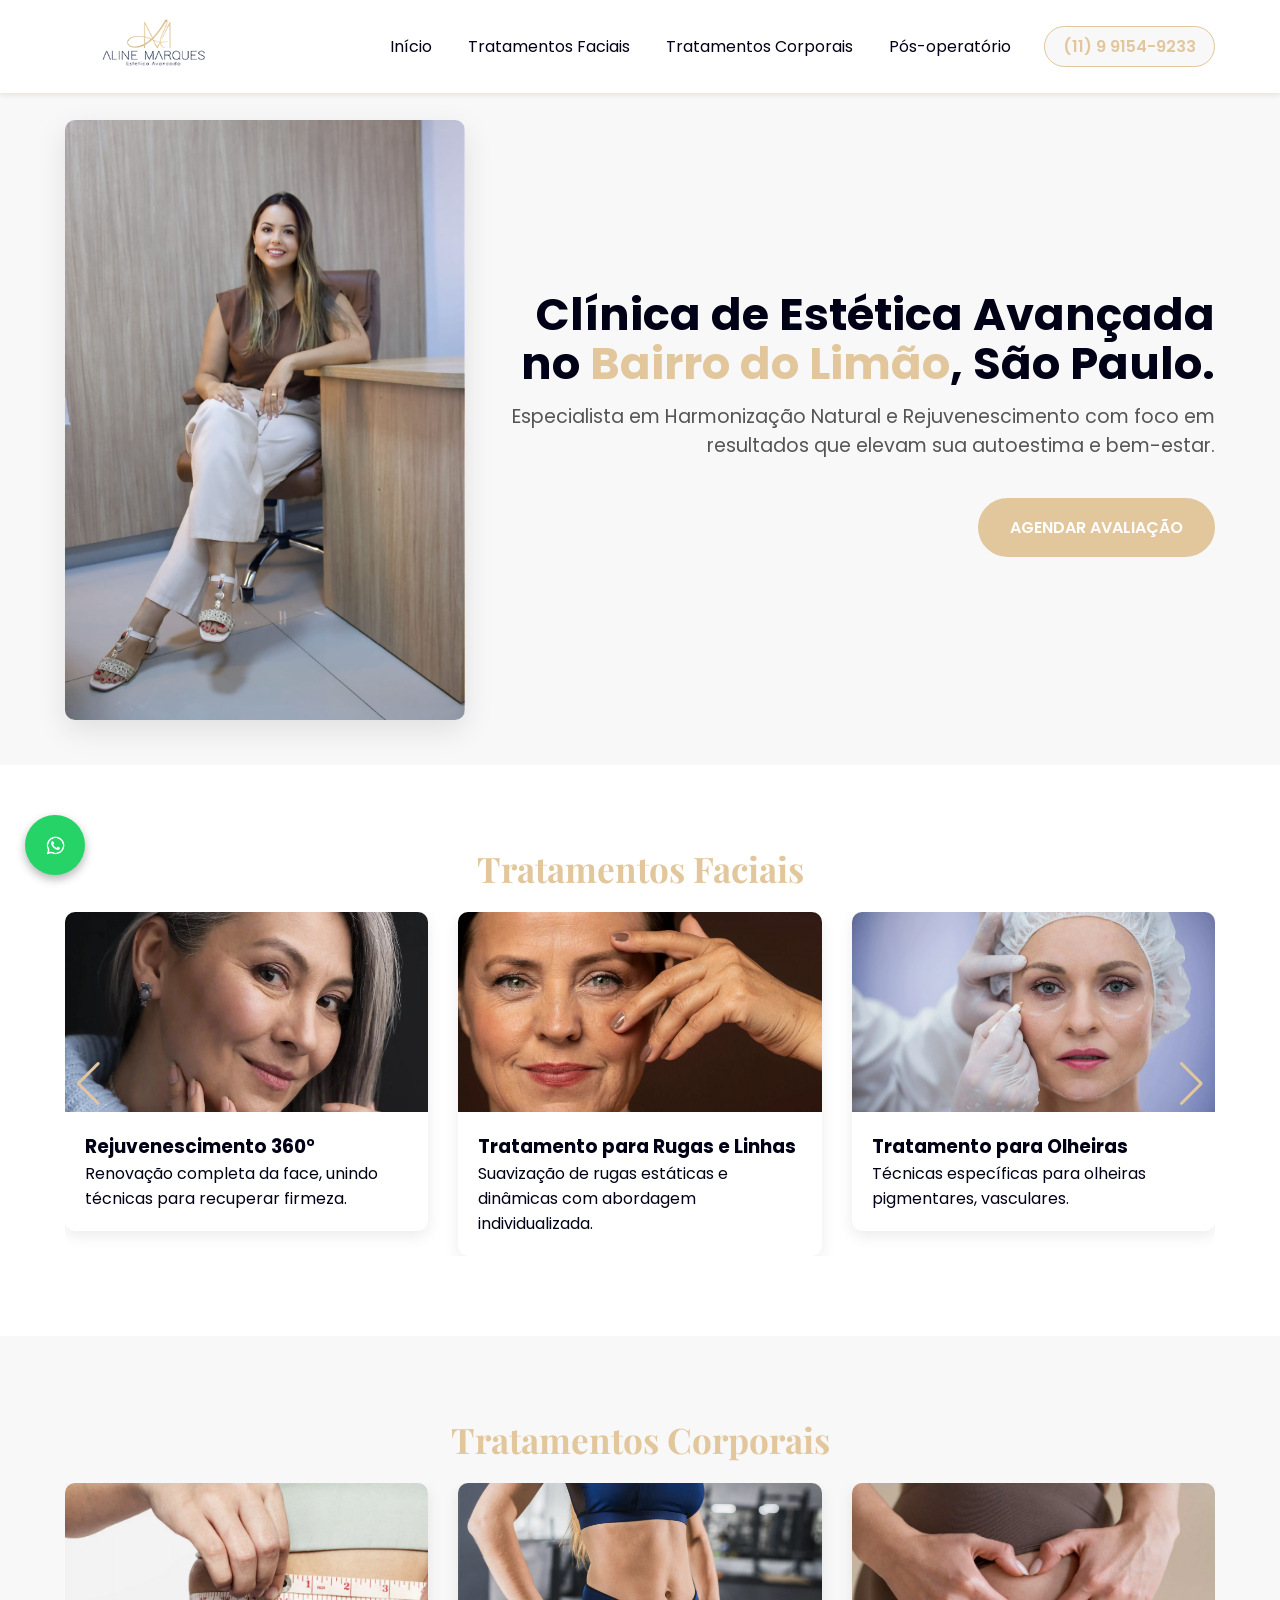
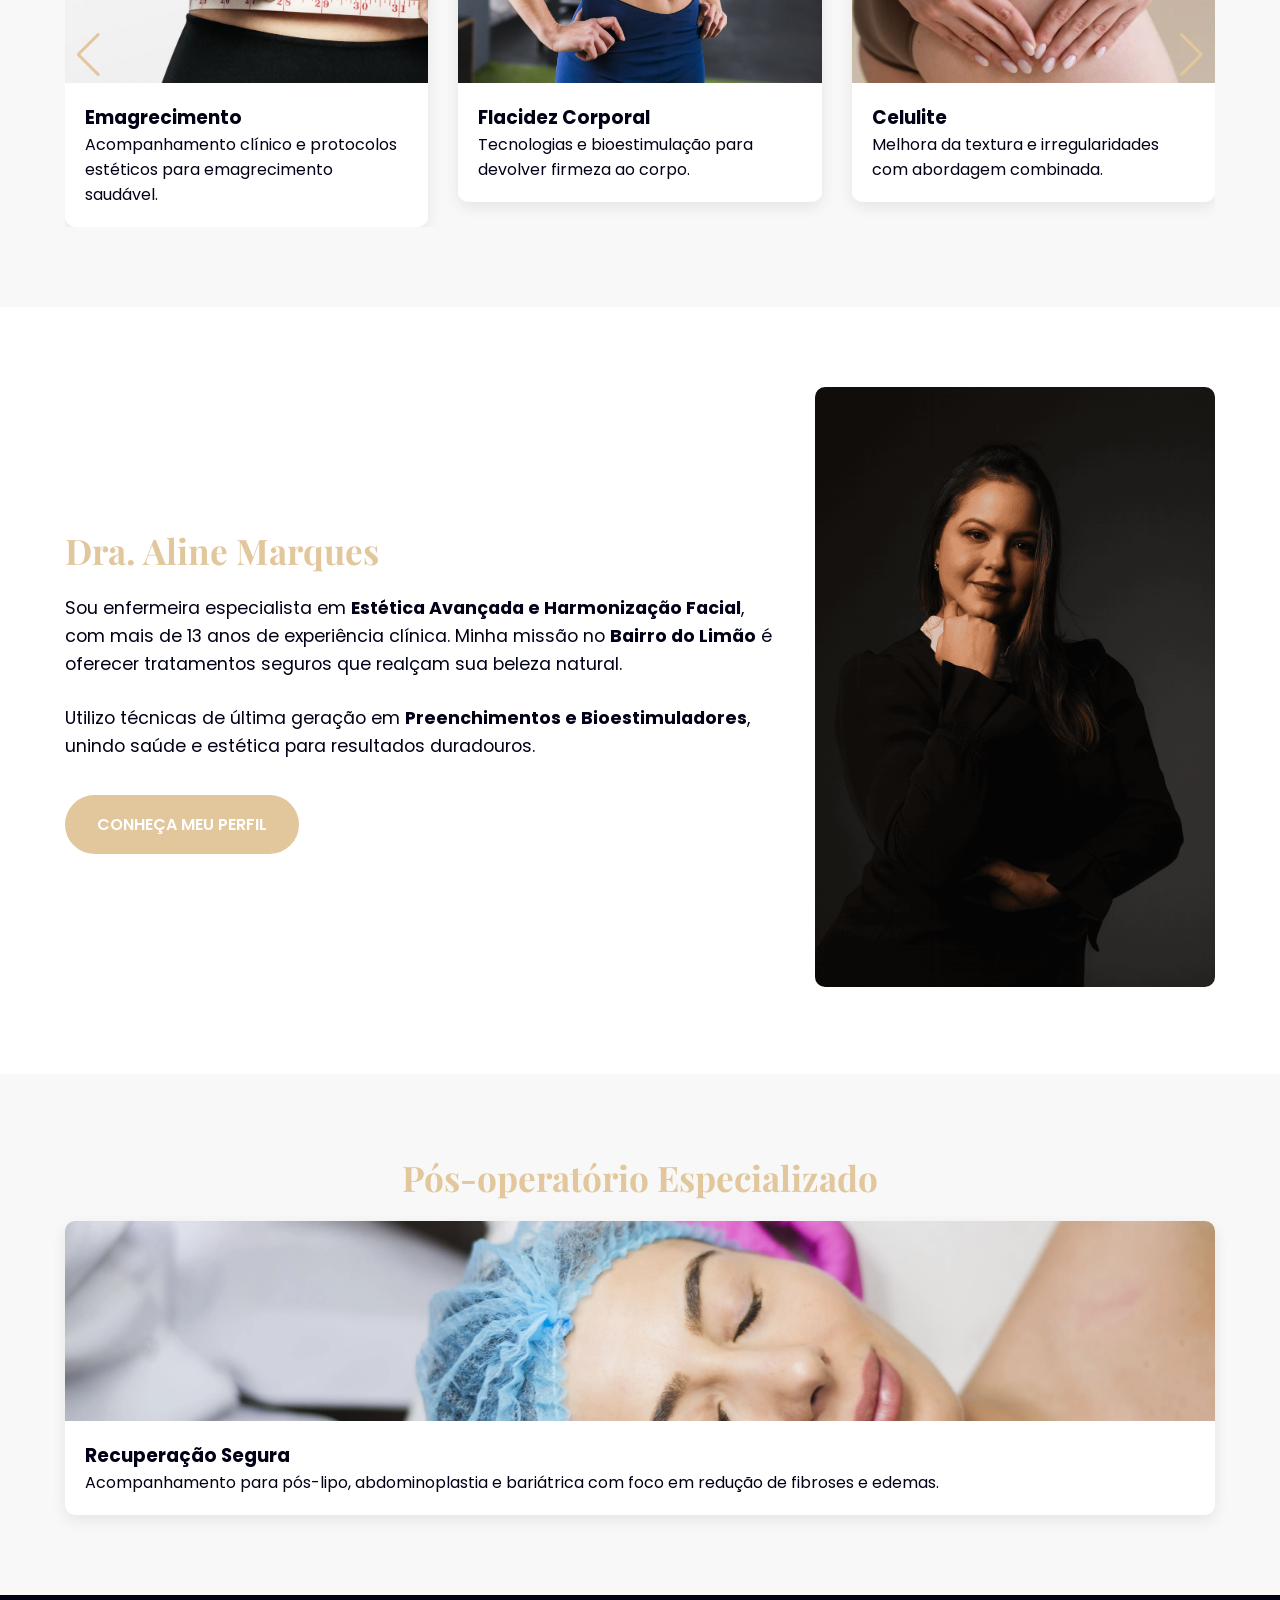
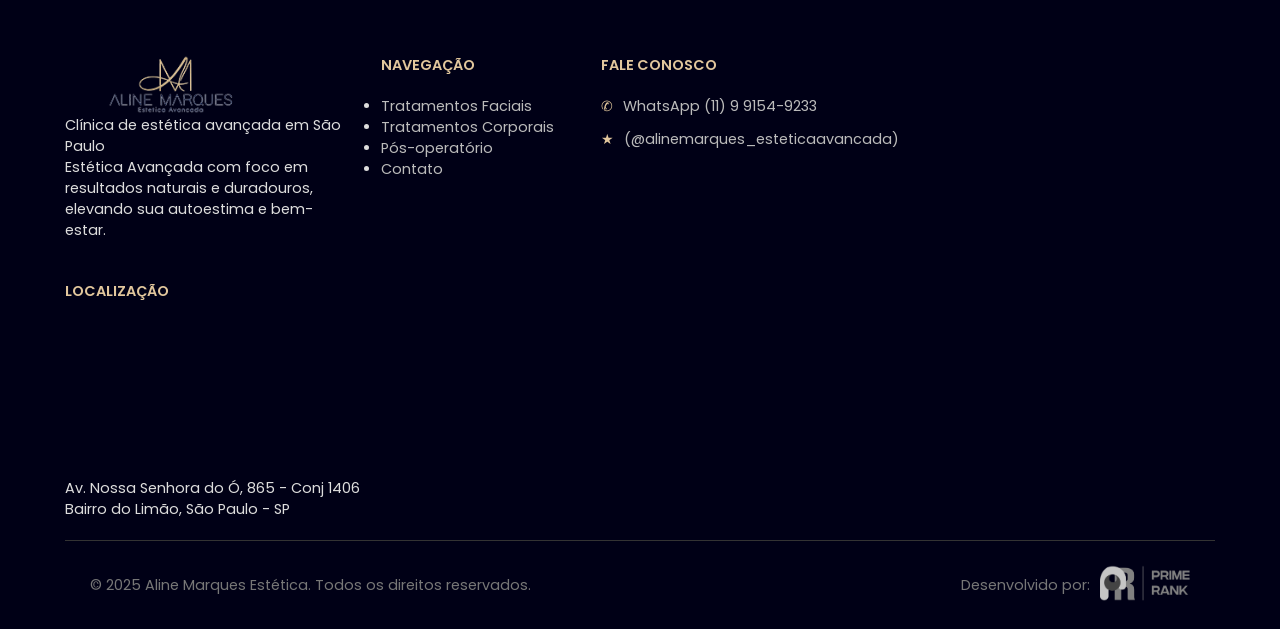
==== index.html @ fd06c533 "Update da foto hero" ====
<!DOCTYPE html>
<html lang="pt-br">

<head>
    <meta charset="UTF-8">
    <meta name="viewport" content="width=device-width, initial-scale=1.0">
    
    <title>Dra. Aline Marques | Estética Avançada e Harmonização no Bairro do Limão, SP</title>
    <meta name="description" content="Especialista em Estética Avançada no Bairro do Limão, SP. Harmonização Natural, Bioestimuladores de Colágeno, Rejuvenescimento Facial e Pós-operatório.">

    <link rel="canonical" href="https://www.alinemarquesestetica.com/">
    <link rel="icon" type="image/png" href="/img/favicon-16x16.png"> 
    
    <link href="https://fonts.googleapis.com/css2?family=Playfair+Display:wght@400;700&family=Poppins:wght@300;400;600&display=swap" rel="stylesheet">
    <link rel="stylesheet" href="styles.css">
    <link rel="stylesheet" href="https://unpkg.com/swiper/swiper-bundle.min.css">
</head>

<body>
    <header id="main-header">
        <nav class="navbar container">
            <div class="logo">
                <a href="#inicio">
                    <img src="/img/Logo 250x70.png" alt="Dra. Aline Marques Estética Avançada São Paulo" class="logo-img">
                </a>
            </div>
            <ul class="nav-links" id="nav-links">
                <li><a href="#inicio">Início</a></li>
                <li><a href="#faciais">Tratamentos Faciais</a></li>
                <li><a href="#corporais">Tratamentos Corporais</a></li>
                <li><a href="#pos-operatorio">Pós-operatório</a></li>
                <li class="nav-contact"><a href="https://wa.me/5511991549233?text=Ol%C3%A1%2C%20Dra.%20Aline!%20Encontrei%20seu%20contato%20no%20Google.">(11) 9 9154-9233</a></li> 
            </ul>
            <button class="hamburger" id="hamburger-menu" aria-label="Abrir Menu">
                <span></span><span></span><span></span>
            </button>
        </nav>
    </header>

    <main>
        <section id="inicio" class="hero-section">
            <div class="container hero-container"> 
                <div class="hero-image">
                    <img src="/img/Hero.jpeg" alt="Dra. Aline Marques, especialista em Harmonização Facial e Estética Avançada no Bairro do Limão">
                </div>
                <div class="hero-content">
                    <h1>Clínica de Estética Avançada no <span class="text-destaque">Bairro do Limão</span>, São Paulo.</h1>
                    <p>Especialista em Harmonização Natural e Rejuvenescimento com foco em resultados que elevam sua autoestima e bem-estar.</p>
                    <a href="https://wa.me/5511991549233?text=Ol%C3%A1%2C%20Dra.%20Aline!%20Encontrei%20seu%20contato%20no%20Google." target="_blank" class="btn btn-primario">AGENDAR AVALIAÇÃO</a>
                </div>
            </div>
        </section>

        <section id="faciais" class="treatments-section">
            <div class="container">
                <h2 class="title-section">Tratamentos Faciais</h2>
                <div class="swiper swiper-treatments facial-swiper">
                    <div class="swiper-wrapper">
                        
                        <div class="swiper-slide treatment-card">
                            <div class="card-image-placeholder">
                                <img src="/img/rejuvenescimento-360.webp" alt="Rosto feminino maduro sorrindo, pele iluminada.">
                            </div>
                            <div class="card-content">
                                <h3>Rejuvenescimento 360°</h3>
                                <p>Renovação completa da face, unindo técnicas para recuperar firmeza.</p>
                                <!--  <a href="#" class="btn-card">Saiba mais →</a>--> 
                            </div>
                        </div>

                        <div class="swiper-slide treatment-card">
                            <div class="card-image-placeholder">
                                <img src="/img/rugas e linhas.webp" alt="Close suave da região dos olhos/testa.">
                            </div>
                            <div class="card-content">
                                <h3>Tratamento para Rugas e Linhas</h3>
                                <p>Suavização de rugas estáticas e dinâmicas com abordagem individualizada.</p>
                                <!--  <a href="#" class="btn-card">Saiba mais →</a>--> 
                            </div>
                        </div>
                        
                        <div class="swiper-slide treatment-card">
                            <div class="card-image-placeholder">
                                <img src="/img/Tratamento-para-Olheiras.webp" alt="Olhar feminino claro, descansado.">
                            </div>
                            <div class="card-content">
                                <h3>Tratamento para Olheiras</h3>
                                <p>Técnicas específicas para olheiras pigmentares, vasculares.</p>
                                <!--  <a href="#" class="btn-card">Saiba mais →</a>--> 
                            </div>
                        </div>
                        
                        <div class="swiper-slide treatment-card">
                            <div class="card-image-placeholder">
                                <img src="/img/Lifting-Facial-Não-Cirúrgico.webp" alt="Contorno facial definido.">
                            </div>
                            <div class="card-content">
                                <h3>Lifting Facial Não Cirúrgico</h3>
                                <p>Elevação natural do rosto com técnicas combinadas, sem tempo de recuperação.</p>
                                <!--  <a href="#" class="btn-card">Saiba mais →</a>--> 
                            </div>
                        </div>
                        
                        <div class="swiper-slide treatment-card">
                            <div class="card-image-placeholder">
                                <img src="/img/Tratamento para Flacidez Facial.webp" alt="Bochechas firmes e contorno harmonioso.">
                            </div>
                            <div class="card-content">
                                <h3>Tratamento para Flacidez Facial</h3>
                                <p>Estimulação profunda do colágeno para firmeza real e duradoura.</p>
                                <!--  <a href="#" class="btn-card">Saiba mais →</a>--> 
                            </div>
                        </div>

                        <div class="swiper-slide treatment-card">
                            <div class="card-image-placeholder">
                                <img src="/img/Bioestimulação-de-Colágeno.webp" alt="Textura de pele uniforme.">
                            </div>
                            <div class="card-content">
                                <h3>Bioestimulação de Colágeno</h3>
                                <p>Protocolos injetáveis para estimular colágeno e melhorar qualidade da pele.</p>
                                <!--  <a href="#" class="btn-card">Saiba mais →</a>--> 
                            </div>
                        </div>
                        
                        <div class="swiper-slide treatment-card">
                            <div class="card-image-placeholder">
                                <img src="/img/Skin Quality.webp" alt="Pele com brilho saudável.">
                            </div>
                            <div class="card-content">
                                <h3>Skin Quality</h3>
                                <p>Combinação de técnicas para uniformizar, hidratar e refinar a pele.</p>
                                <!--  <a href="#" class="btn-card">Saiba mais →</a>--> 
                            </div>
                        </div>
                        
                        <div class="swiper-slide treatment-card">
                            <div class="card-image-placeholder">
                                <img src="/img/melasma.webp" alt="Close da região malar.">
                            </div>
                            <div class="card-content">
                                <h3>Melasma</h3>
                                <p>Seguro e personalizado para controlar e clarear o melasma.</p>
                                <!--  <a href="#" class="btn-card">Saiba mais →</a>--> 
                            </div>
                        </div>

                        <div class="swiper-slide treatment-card">
                            <div class="card-image-placeholder">
                                <img src="/img/acne.webp" alt="Pele limpa e uniforme.">
                            </div>
                            <div class="card-content">
                                <h3>Acne</h3>
                                <p>Controle da acne ativa e prevenção de manchas e cicatrizes.</p>
                                <!--  <a href="#" class="btn-card">Saiba mais →</a>--> 
                            </div>
                        </div>

                        <div class="swiper-slide treatment-card">
                            <div class="card-image-placeholder">
                                <img src="/img/Harmonização-de-Orelhas.webp" alt="Orelhas com contorno suave.">
                            </div>
                            <div class="card-content">
                                <h3>Harmonização de Orelhas</h3>
                                <p>Correção estética da projeção das orelhas sem cirurgia.</p>
                                <!--  <a href="#" class="btn-card">Saiba mais →</a>--> 
                            </div>
                        </div>

                    </div>
                    <div class="swiper-button-next next-facial"></div>
                    <div class="swiper-button-prev prev-facial"></div>
                    <!-- <div class="swiper-pagination pagination-facial"></div> --> 
                </div>
            </div>
        </section>


        <section id="corporais" class="treatments-section bg-secondary">
            <div class="container">
                <h2 class="title-section">Tratamentos Corporais</h2>
                <div class="swiper swiper-treatments corporal-swiper">
                    <div class="swiper-wrapper">
                        
                        <div class="swiper-slide treatment-card">
                            <div class="card-image-placeholder">
                                <img src="/img/emagrecimento.webp" alt="Silhueta feminina leve e natural.">
                            </div>
                            <div class="card-content">
                                <h3>Emagrecimento</h3>
                                <p>Acompanhamento clínico e protocolos estéticos para emagrecimento saudável.</p>
                                <!--  <a href="#" class="btn-card">Saiba mais →</a>--> 
                            </div>
                        </div>

                        <div class="swiper-slide treatment-card">
                            <div class="card-image-placeholder">
                                <img src="/img/Abdômen-ou-braços-firmes.webp" alt="Abdômen ou braços firmes.">
                            </div>
                            <div class="card-content">
                                <h3>Flacidez Corporal</h3>
                                <p>Tecnologias e bioestimulação para devolver firmeza ao corpo.</p>
                                <!--  <a href="#" class="btn-card">Saiba mais →</a>--> 
                            </div>
                        </div>

                        <div class="swiper-slide treatment-card">
                            <div class="card-image-placeholder">
                                <img src="/img/Pele-lisa-de-coxa-ou-glúteo.webp" alt="Pele lisa de coxa ou glúteo.">
                            </div>
                            <div class="card-content">
                                <h3>Celulite</h3>
                                <p>Melhora da textura e irregularidades com abordagem combinada.</p>
                                <!--  <a href="#" class="btn-card">Saiba mais →</a>--> 
                            </div>
                        </div>

                        <div class="swiper-slide treatment-card">
                            <div class="card-image-placeholder">
                                <img src="/img/Close-do-quadril.webp" alt="Close do quadril ou abdômen com pele uniforme.">
                            </div>
                            <div class="card-content">
                                <h3>Estrias</h3>
                                <p>Atenuação de estrias recentes ou antigas com técnicas avançadas.</p>
                                <!--  <a href="#" class="btn-card">Saiba mais →</a>--> 
                            </div>
                        </div>

                        <div class="swiper-slide treatment-card">
                            <div class="card-image-placeholder">
                                <img src="/img/Pernas femininas sem vasinhos.webp" alt="Pernas femininas sem vasinhos.">
                            </div>
                            <div class="card-content">
                                <h3>Microvasos</h3>
                                <p>Tratamento para vasinhos finos e indesejados, devolvendo suavidade à pele.</p>
                                <!--  <a href="#" class="btn-card">Saiba mais →</a>--> 
                            </div>
                        </div>

                        <div class="swiper-slide treatment-card">
                            <div class="card-image-placeholder">
                                <img src="/img/Abdômen e flancos harmônicos.webp" alt="Abdômen e flancos harmônicos.">
                            </div>
                            <div class="card-content">
                                <h3>Gordura Localizada</h3>
                                <p>Redução não cirúrgica de gordura para definição do contorno corporal.</p>
                             <!--  <a href="#" class="btn-card">Saiba mais →</a>--> 
                            </div>
                        </div>

                    </div>
                    <div class="swiper-button-next next-corporal"></div>
                    <div class="swiper-button-prev prev-corporal"></div>
                    <!-- <div class="swiper-pagination pagination-facial"></div> --> 
                </div>
            </div>
        </section>

        <section id="sobre" class="about-section">
            <div class="container about-container"> 
                <div class="about-content">
                    <h2 class="title-section">Dra. Aline Marques</h2>
                    <p>Sou enfermeira especialista em <strong>Estética Avançada e Harmonização Facial</strong>, com mais de 13 anos de experiência clínica. Minha missão no <strong>Bairro do Limão</strong> é oferecer tratamentos seguros que realçam sua beleza natural.</p>
                    <p>Utilizo técnicas de última geração em <strong>Preenchimentos e Bioestimuladores</strong>, unindo saúde e estética para resultados duradouros.</p>
                    <a href="https://www.instagram.com/alinemarques_esteticaavancada/" target="_blank" class="btn btn-primario">CONHEÇA MEU PERFIL</a>
                </div>
                <div class="about-image">
                    <img src="/img/Sobre mim.png" alt="Dra. Aline Marques - Especialista em Estética em São Paulo">
                </div>
            </div>
        </section>

        <section id="pos-operatorio" class="treatments-section bg-secondary">
            <div class="container single-treatment-card-wrapper">
                <h2 class="title-section">Pós-operatório Especializado</h2>
                <div class="treatment-card single-card">
                    <div class="card-image-placeholder"><img src="/img/Pós-operatório.webp" alt="Acompanhamento Pós-operatório"></div>
                    <div class="card-content">
                        <h3>Recuperação Segura</h3>
                        <p>Acompanhamento para pós-lipo, abdominoplastia e bariátrica com foco em redução de fibroses e edemas.</p>
                    </div>
                </div>
            </div>
        </section>

    </main>

    <footer class="footer-section">
        <div class="container">
            <div class="footer-grid">
                
                <div class="footer-col footer-col-info">
    <div class="footer-logo-container">
        <img src="img/Logo 250x70.png" alt="Logo Aline Marques Estética Avançada" class="footer-img-logo">
        <span class="footer-seo-tagline">Clínica de estética avançada em São Paulo</span>
    </div>
    <p class="footer-description">Estética Avançada com foco em resultados naturais e duradouros, elevando sua autoestima e bem-estar.</p>
</div>

                <div class="footer-col">
                    <h4>NAVEGAÇÃO</h4>
                    <ul>
                        <li><a href="#faciais">Tratamentos Faciais</a></li>
                        <li><a href="#corporais">Tratamentos Corporais</a></li>
                        <li><a href="#pos-operatorio">Pós-operatório</a></li>
                        <li><a href="https://wa.me/5511991549233?text=Ol%C3%A1%2C%20Dra.%20Aline!%20Encontrei%20seu%20contato%20no%20Google%20e%20gostaria%20de%20agendar%20uma%20avalia%C3%A7%C3%A3o.">Contato</a></li>
                    </ul>
                </div>

                <div class="footer-col">
                    <h4>FALE CONOSCO</h4>
                    <a href="https://wa.me/5511991549233?text=Ol%C3%A1%2C%20Dra.%20Aline!%20Encontrei%20seu%20contato%20no%20Google%20e%20gostaria%20de%20agendar%20uma%20avalia%C3%A7%C3%A3o." target="_blank" class="social-link">
                        <span class="icon">&#9990;</span> 
                        WhatsApp (11) 9 9154-9233
                    </a>
                    <a href="https://www.instagram.com/alinemarques_esteticaavancada/" target="_blank" class="social-link">
                        <span class="icon">&#9733;</span>
                        (@alinemarques_esteticaavancada)
                    </a>
                </div>
            </div>

            <div class="footer-col footer-col-map">
    <h4>LOCALIZAÇÃO</h4>
    <div class="map-container">
        <iframe 
            src="https://www.google.com/maps/embed?pb=!1m18!1m12!1m3!1d3658.82138814769!2d-46.6853676!3d-23.5029378!2m3!1f0!2f0!3f0!3m2!1i1024!2i768!4f13.1!3m3!1m2!1s0x94cef31c9e90a81b%3A0x421e026f713564e4!2sAv.%20Nossa%20Sra.%20do%20%C3%93%2C%20865%20-%20Lim%C3%A3o%2C%20S%C3%A3o%20Paulo%20-%20SP%2C%2002715-000!5e0!3m2!1spt-BR!2sbr!4v1700000000000!5m2!1spt-BR!2sbr" 
            width="100%" 
            height="150" 
            style="border:0; border-radius: 8px;" 
            allowfullscreen="" 
            loading="lazy" 
            referrerpolicy="no-referrer-when-downgrade">
        </iframe>
        <p class="footer-address-text">Av. Nossa Senhora do Ó, 865 - Conj 1406<br>Bairro do Limão, São Paulo - SP</p>
</div>

            <div class="footer-copyright">
    <div class="container copyright-content">
        <p>&copy; 2025 Aline Marques Estética. Todos os direitos reservados.</p>
        <div class="developer-info">
            <span>Desenvolvido por:</span>
            <a href="https://primerank.com.br" target="_blank">
                <img src="img/Logo Quadrada - Prime Rank.png" alt="Logo Prime Rank" class="logo-developer">
            </a>
        </div>
    </div>
</div>
    </footer>

    <button id="scrollToTopBtn" title="Voltar ao Topo">&#9650;</button>
    
    <div id="modal-container" class="modal-container"></div>
    
    <script src="https://unpkg.com/swiper/swiper-bundle.min.js"></script>
    <script src="script.js"></script>
<a href="https://wa.me/5511991549233?text=Ol%C3%A1%2C%20Dra.%20Aline!%20Encontrei%20seu%20contato%20no%20Google%20e%20gostaria%20de%20agendar%20uma%20avalia%C3%A7%C3%A3o." target="_blank" class="float-whatsapp" aria-label="Fale Conosco pelo WhatsApp">
    <img src="/img/whatsapp-logo-transparent-free-png.png" alt="Logo WhatsApp" class="whatsapp-img-float">
</a>
</body>
</html>
---- styles.css ----
/* VARIÁVEIS DE COR E FONTE */
:root {
    --color-primary: #E2C79D;      
    --color-secondary: #F8F8F8;     
    --color-text-dark: #000016;    
    --color-light: #FFFFFF;        
    --color-accent-gold: #A58F6A;  
    
    --font-heading: 'Playfair Display', serif;
    --font-body: 'Poppins', sans-serif;
}

/* ESTILOS GERAIS */
* {
    margin: 0;
    padding: 0;
    box-sizing: border-box;
}

body {
    font-family: var(--font-body);
    background-color: var(--color-light);
    color: var(--color-text-dark);
}

.container {
    max-width: 1200px;
    margin: 0 auto;
    padding: 0 25px;
}

.text-destaque { color: var(--color-primary); }

/* --- AJUSTE: TÍTULOS MENORES --- */
.title-section {
    font-family: var(--font-heading);
    color: var(--color-primary);
    font-size: 2.2em; /* Estava 2.5em */
    margin-bottom: 20px;
}

.bg-secondary {
    background-color: var(--color-secondary) !important;
}

/* BOTÕES */
.btn {
    display: inline-block;
    padding: 15px 30px;
    text-decoration: none;
    font-weight: 600;
    border-radius: 30px; 
    transition: all 0.3s ease;
    text-transform: uppercase;
}

.btn-primario {
    background-color: var(--color-primary);
    color: var(--color-light);
    border: 2px solid var(--color-primary);
    animation: pulse-gold 2s infinite ease-in-out;
}

.btn-primario:hover {
    background-color: var(--color-accent-gold);
    transform: scale(1.05);
    animation: none;
}

@keyframes pulse-gold {
    0% { box-shadow: 0 0 0 0 rgba(226, 199, 157, 0.7); }
    50% { box-shadow: 0 0 0 10px rgba(226, 199, 157, 0); }
    100% { box-shadow: 0 0 0 0 rgba(226, 199, 157, 0.7); }
}

/* HEADER */
#main-header {
    width: 100%;
    position: fixed; 
    top: 0;
    z-index: 1000;
    background-color: var(--color-light); 
    box-shadow: 0 2px 5px rgba(165, 143, 106, 0.2); 
    transition: top 0.3s ease;
}

.navbar {
    display: flex;
    justify-content: space-between; 
    align-items: center; 
    padding: 18px 25px; 
}

.logo-img { height: 50px; width: auto; }

.nav-links { display: flex; list-style: none; align-items: center; }
.nav-links li a { padding: 10px 18px; color: var(--color-text-dark); text-decoration: none; }
.nav-links li a:hover { color: var(--color-primary); }

.nav-contact a {
    background-color: var(--color-secondary); 
    color: var(--color-primary) !important; 
    border-radius: 25px; 
    padding: 8px 18px !important;
    margin-left: 15px;
    font-weight: 600 !important;
    border: 1px solid var(--color-primary);
}

.hamburger { display: none; }

/* --- HERO SECTION: LETRAS AJUSTADAS --- */
.hero-section { min-height: 85vh; padding-top: 120px; background-color: var(--color-secondary); }
.hero-container { display: flex; align-items: center; gap: 40px; max-width: 1200px; margin: 0 auto; }
.hero-image { flex: 2; max-width: 400px; }
.hero-image img { width: 100%; border-radius: 10px; box-shadow: 0 10px 30px rgba(0,0,0,0.1); }

.hero-content { flex: 3; text-align: right; }
.hero-content h1 { 
    font-size: 2.8em; /* Estava 3.5em - Diminuído para Desktop */
    line-height: 1.1; 
    margin-bottom: 0.3em; 
}

.hero-content p { font-size: 1.2em; margin-bottom: 2em; color: #555; }

/* SOBRE MIM */
.about-section { padding: 80px 0; }
.about-container { display: flex; align-items: center; gap: 40px; }
.about-image { flex: 2; max-width: 400px; }
.about-image img { width: 100%; border-radius: 10px; }
.about-content { flex: 3; text-align: left; }

.about-content p {
    font-size: 1.1em;
    line-height: 1.6;
    margin-bottom: 25px; /* ISSO VAI EMPURRAR O BOTÃO PARA BAIXO */
}

/* Caso queira garantir que o botão tenha seu próprio espaço: */
.about-content .btn {
    margin-top: 10px; 
}

/* TRATAMENTOS */
.treatments-section { padding: 80px 0; text-align: center; }
.treatment-card {
    display: flex; flex-direction: column; height: 100%;
    background: var(--color-light); border-radius: 10px; overflow: hidden;
    box-shadow: 0 5px 15px rgba(0,0,0,0.08); text-align: left;
}
.card-image-placeholder { width: 100%; height: 200px; overflow: hidden; }
.card-image-placeholder img { width: 100%; height: 100%; object-fit: cover; }
.card-content { padding: 20px; flex-grow: 1; display: flex; flex-direction: column; }

/* SWIPER SETAS */
.swiper-button-next, .swiper-button-prev { color: var(--color-primary) !important; }
.swiper-pagination-bullet-active { background-color: var(--color-primary) !important; }

/* -------------------- FOOTER (CORREÇÃO DOS LINKS AZUIS) -------------------- */
.footer-section {
    background-color: var(--color-text-dark); 
    color: #ddd;
    padding: 60px 0 0 0;
    font-size: 0.9em;
}

.footer-grid {
    display: grid;
    grid-template-columns: 1.5fr 1fr 1fr 1.5fr; 
    gap: 30px;
    margin-bottom: 40px;
    align-items: start;
}

.footer-img-logo { height: 60px; width: auto; display: block; }
.footer-col h4 { color: var(--color-primary); font-weight: 600; margin-bottom: 20px; text-transform: uppercase; }

/* Forçando a cor dos links para não ficarem azuis */
.footer-col ul li a, .social-link { 
    color: #bbb !important; 
    text-decoration: none !important; 
    transition: 0.3s; 
}
.footer-col ul li a:hover, .social-link:hover { color: var(--color-primary) !important; }

.social-link { display: flex; align-items: center; margin-bottom: 12px; }
.social-link .icon { margin-right: 10px; color: var(--color-primary); }

.map-container { width: 100%; border-radius: 8px; overflow: hidden; margin-top: 10px; }

/* COPYRIGHT E PRIME RANK */
.footer-copyright { border-top: 1px solid #333; padding: 20px 0; color: #777; margin-top: 20px; text-align: center; }
.copyright-content { display: flex; justify-content: space-between; align-items: center; flex-wrap: wrap; gap: 15px; }
.developer-info { display: flex; align-items: center; gap: 10px; }

.developer-info a {
    display: flex !important;
    align-items: center !important;
    width: 90px !important;
}

.logo-developer {
    width: 100% !important;
    height: auto !important;
    filter: grayscale(100%) brightness(1.5);
    transition: 0.3s;
}

.logo-developer:hover { filter: none; transform: scale(1.1); }

/* -------------------- RESPONSIVIDADE -------------------- */
@media (max-width: 1024px) {
    .footer-grid { grid-template-columns: 1fr 1fr; }
}

@media (max-width: 768px) {
/* MENU HAMBÚRGUER MAIS ELEGANTE */
    .hamburger { 
        display: flex; 
        flex-direction: column; 
        justify-content: space-around; /* Espaçamento mais harmônico */
        width: 28px; 
        height: 20px; 
        cursor: pointer; 
        background: none;
        border: none;
        padding: 0;
        z-index: 1100;
    }

    .hamburger span { 
        width: 100%; 
        height: 2px; /* Linha mais fina = Mais luxo */
        background-color: var(--color-primary); 
        border-radius: 10px;
        transition: 0.3s;
    }

    /* Ajuste para a linha do meio ser um pouco menor (estilo moderno) */
    .hamburger span:nth-child(2) {
        width: 70%;
        align-self: flex-end; /* Alinhada à direita */
    }
    
    /* MENU MOBILE (DROPDOWN) */
    .nav-links { 
        position: absolute; 
        top: 100%; 
        left: 0; 
        width: 100%; 
        height: 0; 
        overflow: hidden; 
        background: rgba(255, 255, 255, 0.98); /* Leve transparência */
        flex-direction: column; 
        transition: all 0.4s cubic-bezier(0.4, 0, 0.2, 1); /* Animação suave */
        box-shadow: 0 10px 15px rgba(0,0,0,0.05);
        border-top: 1px solid rgba(226, 199, 157, 0.2);
    }

    .nav-links.active { 
        height: auto; 
        padding: 30px 0; 
    }

    .nav-links li {
        width: 100%;
        text-align: center;
        opacity: 0;
        transform: translateY(10px);
        transition: 0.3s;
    }

    .nav-links.active li {
        opacity: 1;
        transform: translateY(0);
        margin-bottom: 15px;
    }

    .hero-container, .about-container { flex-direction: column; text-align: center; gap: 30px; }
    .hero-content { text-align: center; order: 2; }
    .hero-content h1 { font-size: 2.2em; }
    .hero-image { order: 1; width: 100%; max-width: 320px; margin: 0 auto; }
    .hero-image { order: 1; width: 100%; }

    .footer-grid { grid-template-columns: 1fr; text-align: center; }

    /* Container da Logo no Footer */
.footer-logo-container {
    display: flex;
    flex-direction: column;
    align-items: center;      /* CENTRALIZA A LOGO */
    text-align: center;       /* CENTRALIZA O TEXTO ABAIXO DA LOGO */
    gap: 15px;
    margin-bottom: 30px;
    grid-column: 1 / -1;      /* FAZ A LOGO OCUPAR A LARGURA TODA ACIMA DAS COLUNAS */
}

.footer-img-logo {
    height: 70px;             /* Ajuste o tamanho se achar pequeno */
    width: auto;
    display: block;
}

.footer-seo-tagline {
    font-family: var(--font-body);
    font-size: 1.1em;
    color: var(--color-light);
    max-width: 600px;         /* Limita a largura para o texto não ficar esticado */
    margin: 0 auto;           /* Centraliza o bloco de texto */
    line-height: 1.4;
}
    .copyright-content { flex-direction: column; }
    .developer-info a { width: 80px !important; margin-top: 10px; }
}

/* -------------------- BOTÕES FLUTUANTES (SUBIR SUMIU AQUI) -------------------- */
#scrollToTopBtn {
    position: fixed;
    bottom: 30px;
    right: 30px;
    z-index: 999;
    background-color: var(--color-primary);
    color: var(--color-light);
    border: none;
    border-radius: 50%;
    width: 45px;
    height: 45px;
    cursor: pointer;
    font-size: 1.2em;
    display: none; /* O JS controla o aparecimento, mas ele precisa existir no CSS */
    box-shadow: 0 2px 5px rgba(0, 0, 0, 0.2);
    transition: 0.3s;
}

#scrollToTopBtn:hover { background-color: var(--color-accent-gold); }

.float-whatsapp {
    position: fixed; bottom: 25px; left: 25px; z-index: 1050;
    width: 60px; height: 60px; background: #25D366; border-radius: 50%;
    display: flex; align-items: center; justify-content: center;
    box-shadow: 0 4px 10px rgba(0,0,0,0.3);
    animation: pulse-whatsapp 2s infinite;
}

.float-whatsapp img { width: 35px; height: 35px; }

@keyframes pulse-whatsapp {
    0% { box-shadow: 0 0 0 0 rgba(37, 211, 102, 0.7); }
    70% { box-shadow: 0 0 0 15px rgba(37, 211, 102, 0); }
    100% { box-shadow: 0 0 0 0 rgba(37, 211, 102, 0); }
}
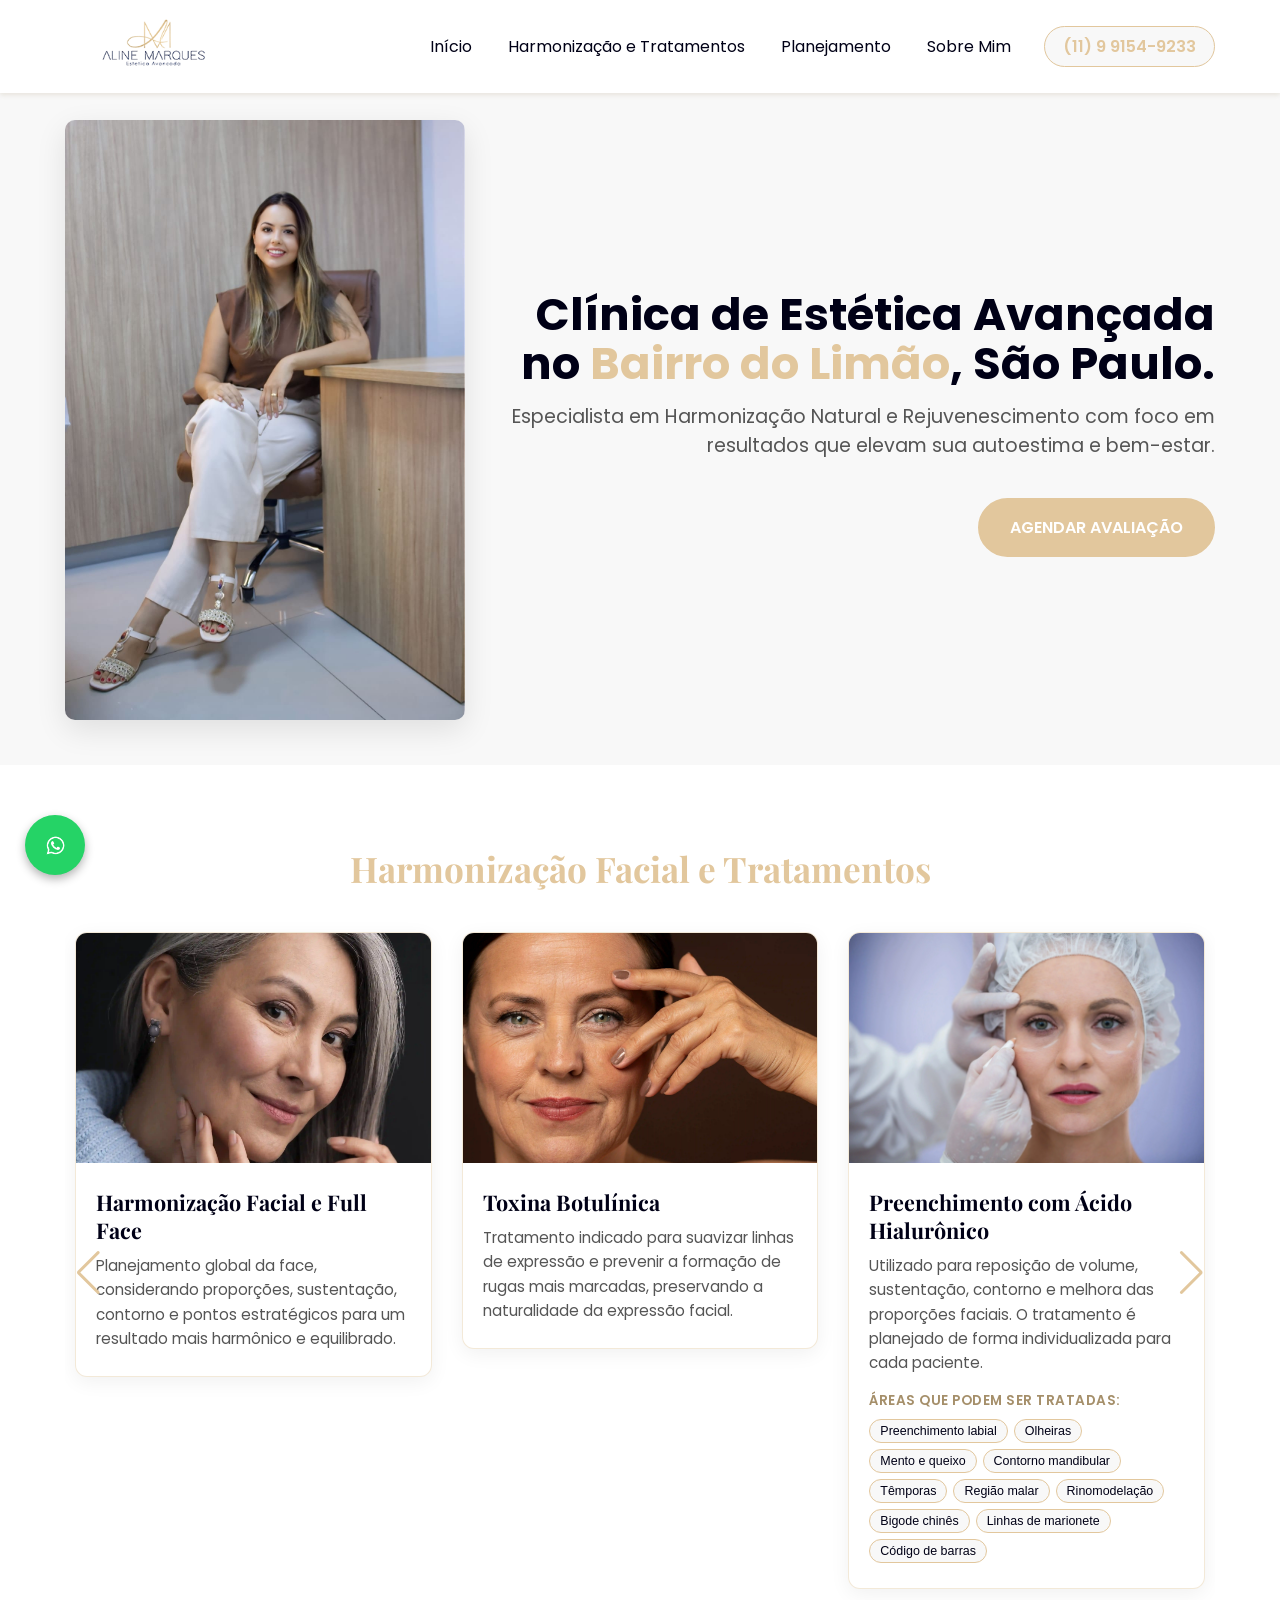
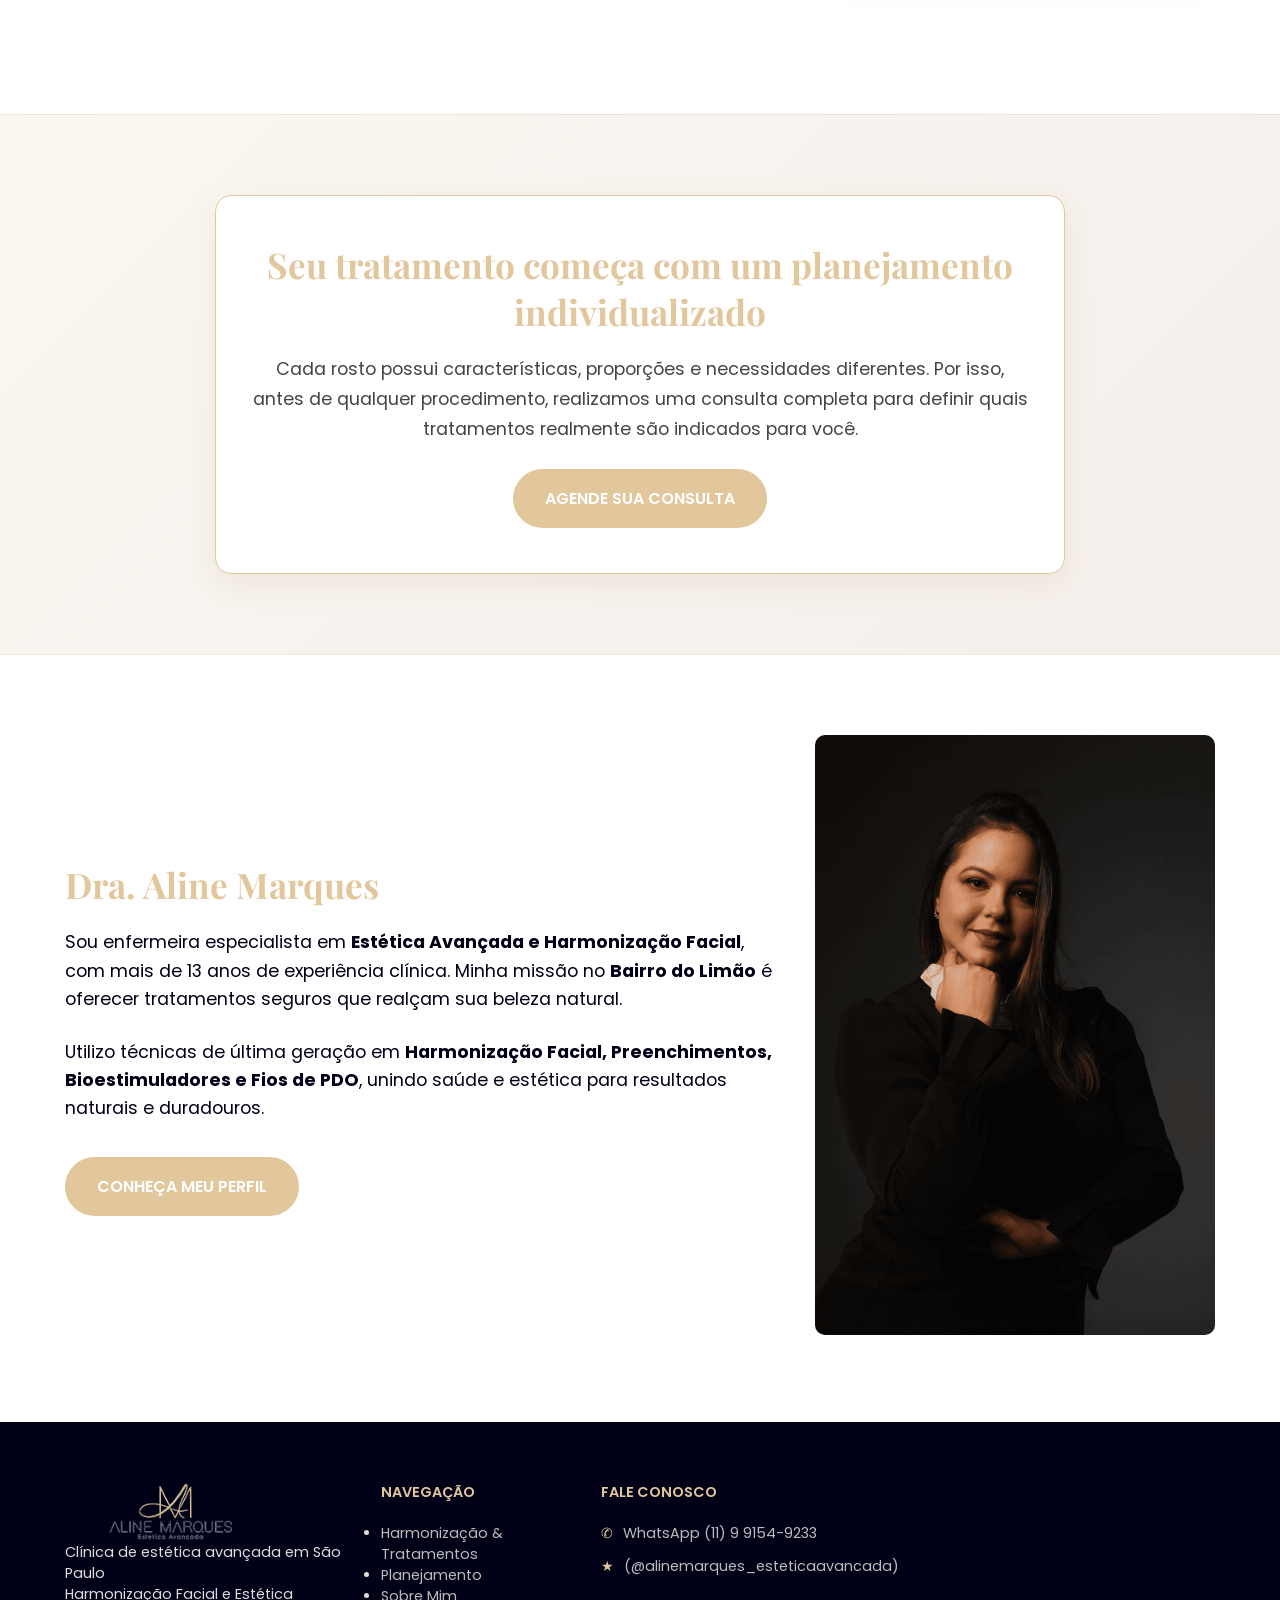
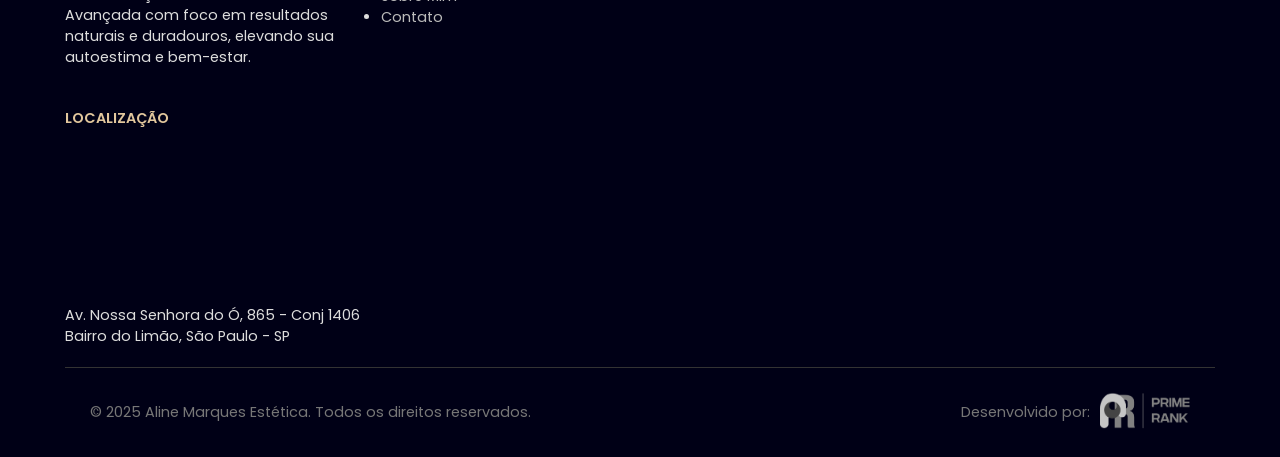
==== commit d9d0dfb5: "Ajuste de posicionamento: foco exclusivo em Harmonizacao Facial e Tratamentos Faciais" ====
--- a/index.html
+++ b/index.html
@@ -5,8 +5,8 @@
     <meta charset="UTF-8">
     <meta name="viewport" content="width=device-width, initial-scale=1.0">
     
-    <title>Dra. Aline Marques | Estética Avançada e Harmonização no Bairro do Limão, SP</title>
-    <meta name="description" content="Especialista em Estética Avançada no Bairro do Limão, SP. Harmonização Natural, Bioestimuladores de Colágeno, Rejuvenescimento Facial e Pós-operatório.">
+    <title>Dra. Aline Marques | Harmonização Facial e Estética Avançada no Bairro do Limão, SP</title>
+    <meta name="description" content="Especialista em Harmonização Facial e Estética Avançada no Bairro do Limão, SP. Toxina Botulínica, Preenchimento com Ácido Hialurônico, Bioestimuladores e Fios de PDO.">
 
     <link rel="canonical" href="https://www.alinemarquesestetica.com/">
     <link rel="icon" type="image/png" href="/img/favicon-16x16.png"> 
@@ -26,9 +26,9 @@
             </div>
             <ul class="nav-links" id="nav-links">
                 <li><a href="#inicio">Início</a></li>
-                <li><a href="#faciais">Tratamentos Faciais</a></li>
-                <li><a href="#corporais">Tratamentos Corporais</a></li>
-                <li><a href="#pos-operatorio">Pós-operatório</a></li>
+                <li><a href="#faciais">Harmonização e Tratamentos</a></li>
+                <li><a href="#planejamento">Planejamento</a></li>
+                <li><a href="#sobre">Sobre Mim</a></li>
                 <li class="nav-contact"><a href="https://wa.me/5511991549233?text=Ol%C3%A1%2C%20Dra.%20Aline!%20Encontrei%20seu%20contato%20no%20Google.">(11) 9 9154-9233</a></li> 
             </ul>
             <button class="hamburger" id="hamburger-menu" aria-label="Abrir Menu">
@@ -53,205 +53,86 @@
 
         <section id="faciais" class="treatments-section">
             <div class="container">
-                <h2 class="title-section">Tratamentos Faciais</h2>
+                <h2 class="title-section">Harmonização Facial e Tratamentos</h2>
                 <div class="swiper swiper-treatments facial-swiper">
                     <div class="swiper-wrapper">
                         
                         <div class="swiper-slide treatment-card">
                             <div class="card-image-placeholder">
-                                <img src="/img/rejuvenescimento-360.webp" alt="Rosto feminino maduro sorrindo, pele iluminada.">
-                            </div>
-                            <div class="card-content">
-                                <h3>Rejuvenescimento 360°</h3>
-                                <p>Renovação completa da face, unindo técnicas para recuperar firmeza.</p>
-                                <!--  <a href="#" class="btn-card">Saiba mais →</a>--> 
-                            </div>
-                        </div>
-
-                        <div class="swiper-slide treatment-card">
-                            <div class="card-image-placeholder">
-                                <img src="/img/rugas e linhas.webp" alt="Close suave da região dos olhos/testa.">
-                            </div>
-                            <div class="card-content">
-                                <h3>Tratamento para Rugas e Linhas</h3>
-                                <p>Suavização de rugas estáticas e dinâmicas com abordagem individualizada.</p>
-                                <!--  <a href="#" class="btn-card">Saiba mais →</a>--> 
-                            </div>
-                        </div>
-                        
-                        <div class="swiper-slide treatment-card">
-                            <div class="card-image-placeholder">
-                                <img src="/img/Tratamento-para-Olheiras.webp" alt="Olhar feminino claro, descansado.">
-                            </div>
-                            <div class="card-content">
-                                <h3>Tratamento para Olheiras</h3>
-                                <p>Técnicas específicas para olheiras pigmentares, vasculares.</p>
-                                <!--  <a href="#" class="btn-card">Saiba mais →</a>--> 
-                            </div>
-                        </div>
-                        
-                        <div class="swiper-slide treatment-card">
-                            <div class="card-image-placeholder">
-                                <img src="/img/Lifting-Facial-Não-Cirúrgico.webp" alt="Contorno facial definido.">
-                            </div>
-                            <div class="card-content">
-                                <h3>Lifting Facial Não Cirúrgico</h3>
-                                <p>Elevação natural do rosto com técnicas combinadas, sem tempo de recuperação.</p>
-                                <!--  <a href="#" class="btn-card">Saiba mais →</a>--> 
-                            </div>
-                        </div>
-                        
-                        <div class="swiper-slide treatment-card">
-                            <div class="card-image-placeholder">
-                                <img src="/img/Tratamento para Flacidez Facial.webp" alt="Bochechas firmes e contorno harmonioso.">
-                            </div>
-                            <div class="card-content">
-                                <h3>Tratamento para Flacidez Facial</h3>
-                                <p>Estimulação profunda do colágeno para firmeza real e duradoura.</p>
-                                <!--  <a href="#" class="btn-card">Saiba mais →</a>--> 
-                            </div>
-                        </div>
-
-                        <div class="swiper-slide treatment-card">
-                            <div class="card-image-placeholder">
-                                <img src="/img/Bioestimulação-de-Colágeno.webp" alt="Textura de pele uniforme.">
-                            </div>
-                            <div class="card-content">
-                                <h3>Bioestimulação de Colágeno</h3>
-                                <p>Protocolos injetáveis para estimular colágeno e melhorar qualidade da pele.</p>
-                                <!--  <a href="#" class="btn-card">Saiba mais →</a>--> 
-                            </div>
-                        </div>
-                        
-                        <div class="swiper-slide treatment-card">
-                            <div class="card-image-placeholder">
-                                <img src="/img/Skin Quality.webp" alt="Pele com brilho saudável.">
-                            </div>
-                            <div class="card-content">
-                                <h3>Skin Quality</h3>
-                                <p>Combinação de técnicas para uniformizar, hidratar e refinar a pele.</p>
-                                <!--  <a href="#" class="btn-card">Saiba mais →</a>--> 
-                            </div>
-                        </div>
-                        
-                        <div class="swiper-slide treatment-card">
-                            <div class="card-image-placeholder">
-                                <img src="/img/melasma.webp" alt="Close da região malar.">
-                            </div>
-                            <div class="card-content">
-                                <h3>Melasma</h3>
-                                <p>Seguro e personalizado para controlar e clarear o melasma.</p>
-                                <!--  <a href="#" class="btn-card">Saiba mais →</a>--> 
-                            </div>
-                        </div>
-
-                        <div class="swiper-slide treatment-card">
-                            <div class="card-image-placeholder">
-                                <img src="/img/acne.webp" alt="Pele limpa e uniforme.">
-                            </div>
-                            <div class="card-content">
-                                <h3>Acne</h3>
-                                <p>Controle da acne ativa e prevenção de manchas e cicatrizes.</p>
-                                <!--  <a href="#" class="btn-card">Saiba mais →</a>--> 
-                            </div>
-                        </div>
-
-                        <div class="swiper-slide treatment-card">
-                            <div class="card-image-placeholder">
-                                <img src="/img/Harmonização-de-Orelhas.webp" alt="Orelhas com contorno suave.">
-                            </div>
-                            <div class="card-content">
-                                <h3>Harmonização de Orelhas</h3>
-                                <p>Correção estética da projeção das orelhas sem cirurgia.</p>
-                                <!--  <a href="#" class="btn-card">Saiba mais →</a>--> 
+                                <img src="/img/rejuvenescimento-360.webp" alt="Harmonização Facial e Full Face - Dra. Aline Marques">
+                            </div>
+                            <div class="card-content">
+                                <h3>Harmonização Facial e Full Face</h3>
+                                <p>Planejamento global da face, considerando proporções, sustentação, contorno e pontos estratégicos para um resultado mais harmônico e equilibrado.</p>
+                            </div>
+                        </div>
+
+                        <div class="swiper-slide treatment-card">
+                            <div class="card-image-placeholder">
+                                <img src="/img/rugas e linhas.webp" alt="Toxina Botulínica (Botox) - Dra. Aline Marques">
+                            </div>
+                            <div class="card-content">
+                                <h3>Toxina Botulínica</h3>
+                                <p>Tratamento indicado para suavizar linhas de expressão e prevenir a formação de rugas mais marcadas, preservando a naturalidade da expressão facial.</p>
+                            </div>
+                        </div>
+                        
+                        <div class="swiper-slide treatment-card">
+                            <div class="card-image-placeholder">
+                                <img src="/img/Tratamento-para-Olheiras.webp" alt="Preenchimento com Ácido Hialurônico - Dra. Aline Marques">
+                            </div>
+                            <div class="card-content">
+                                <h3>Preenchimento com Ácido Hialurônico</h3>
+                                <p>Utilizado para reposição de volume, sustentação, contorno e melhora das proporções faciais. O tratamento é planejado de forma individualizada para cada paciente.</p>
+                                <div class="areas-title">Áreas que podem ser tratadas:</div>
+                                <ul class="areas-list">
+                                    <li class="area-pill">Preenchimento labial</li>
+                                    <li class="area-pill">Olheiras</li>
+                                    <li class="area-pill">Mento e queixo</li>
+                                    <li class="area-pill">Contorno mandibular</li>
+                                    <li class="area-pill">Têmporas</li>
+                                    <li class="area-pill">Região malar</li>
+                                    <li class="area-pill">Rinomodelação</li>
+                                    <li class="area-pill">Bigode chinês</li>
+                                    <li class="area-pill">Linhas de marionete</li>
+                                    <li class="area-pill">Código de barras</li>
+                                </ul>
+                            </div>
+                        </div>
+                        
+                        <div class="swiper-slide treatment-card">
+                            <div class="card-image-placeholder">
+                                <img src="/img/Bioestimulação-de-Colágeno.webp" alt="Bioestimuladores de Colágeno - Dra. Aline Marques">
+                            </div>
+                            <div class="card-content">
+                                <h3>Bioestimuladores de Colágeno</h3>
+                                <p>Tratamentos que estimulam a produção natural de colágeno, contribuindo para melhora da firmeza, sustentação e qualidade da pele ao longo do tempo.</p>
+                            </div>
+                        </div>
+                        
+                        <div class="swiper-slide treatment-card">
+                            <div class="card-image-placeholder">
+                                <img src="/img/Tratamento para Flacidez Facial.webp" alt="Fios de PDO - Dra. Aline Marques">
+                            </div>
+                            <div class="card-content">
+                                <h3>Fios de PDO</h3>
+                                <p>Indicados para estímulo de colágeno e tratamento da flacidez, podendo auxiliar na melhora da sustentação e do contorno facial.</p>
                             </div>
                         </div>
 
                     </div>
                     <div class="swiper-button-next next-facial"></div>
                     <div class="swiper-button-prev prev-facial"></div>
-                    <!-- <div class="swiper-pagination pagination-facial"></div> --> 
-                </div>
-            </div>
-        </section>
-
-
-        <section id="corporais" class="treatments-section bg-secondary">
+                </div>
+            </div>
+        </section>
+
+        <section id="planejamento" class="planning-section">
             <div class="container">
-                <h2 class="title-section">Tratamentos Corporais</h2>
-                <div class="swiper swiper-treatments corporal-swiper">
-                    <div class="swiper-wrapper">
-                        
-                        <div class="swiper-slide treatment-card">
-                            <div class="card-image-placeholder">
-                                <img src="/img/emagrecimento.webp" alt="Silhueta feminina leve e natural.">
-                            </div>
-                            <div class="card-content">
-                                <h3>Emagrecimento</h3>
-                                <p>Acompanhamento clínico e protocolos estéticos para emagrecimento saudável.</p>
-                                <!--  <a href="#" class="btn-card">Saiba mais →</a>--> 
-                            </div>
-                        </div>
-
-                        <div class="swiper-slide treatment-card">
-                            <div class="card-image-placeholder">
-                                <img src="/img/Abdômen-ou-braços-firmes.webp" alt="Abdômen ou braços firmes.">
-                            </div>
-                            <div class="card-content">
-                                <h3>Flacidez Corporal</h3>
-                                <p>Tecnologias e bioestimulação para devolver firmeza ao corpo.</p>
-                                <!--  <a href="#" class="btn-card">Saiba mais →</a>--> 
-                            </div>
-                        </div>
-
-                        <div class="swiper-slide treatment-card">
-                            <div class="card-image-placeholder">
-                                <img src="/img/Pele-lisa-de-coxa-ou-glúteo.webp" alt="Pele lisa de coxa ou glúteo.">
-                            </div>
-                            <div class="card-content">
-                                <h3>Celulite</h3>
-                                <p>Melhora da textura e irregularidades com abordagem combinada.</p>
-                                <!--  <a href="#" class="btn-card">Saiba mais →</a>--> 
-                            </div>
-                        </div>
-
-                        <div class="swiper-slide treatment-card">
-                            <div class="card-image-placeholder">
-                                <img src="/img/Close-do-quadril.webp" alt="Close do quadril ou abdômen com pele uniforme.">
-                            </div>
-                            <div class="card-content">
-                                <h3>Estrias</h3>
-                                <p>Atenuação de estrias recentes ou antigas com técnicas avançadas.</p>
-                                <!--  <a href="#" class="btn-card">Saiba mais →</a>--> 
-                            </div>
-                        </div>
-
-                        <div class="swiper-slide treatment-card">
-                            <div class="card-image-placeholder">
-                                <img src="/img/Pernas femininas sem vasinhos.webp" alt="Pernas femininas sem vasinhos.">
-                            </div>
-                            <div class="card-content">
-                                <h3>Microvasos</h3>
-                                <p>Tratamento para vasinhos finos e indesejados, devolvendo suavidade à pele.</p>
-                                <!--  <a href="#" class="btn-card">Saiba mais →</a>--> 
-                            </div>
-                        </div>
-
-                        <div class="swiper-slide treatment-card">
-                            <div class="card-image-placeholder">
-                                <img src="/img/Abdômen e flancos harmônicos.webp" alt="Abdômen e flancos harmônicos.">
-                            </div>
-                            <div class="card-content">
-                                <h3>Gordura Localizada</h3>
-                                <p>Redução não cirúrgica de gordura para definição do contorno corporal.</p>
-                             <!--  <a href="#" class="btn-card">Saiba mais →</a>--> 
-                            </div>
-                        </div>
-
-                    </div>
-                    <div class="swiper-button-next next-corporal"></div>
-                    <div class="swiper-button-prev prev-corporal"></div>
-                    <!-- <div class="swiper-pagination pagination-facial"></div> --> 
+                <div class="planning-box">
+                    <h2>Seu tratamento começa com um planejamento individualizado</h2>
+                    <p>Cada rosto possui características, proporções e necessidades diferentes. Por isso, antes de qualquer procedimento, realizamos uma consulta completa para definir quais tratamentos realmente são indicados para você.</p>
+                    <a href="https://wa.me/5511991549233?text=Ol%C3%A1%2C%20Dra.%20Aline!%20Gostaria%20de%20agendar%20uma%20consulta%20de%20planejamento%20individualizado." target="_blank" class="btn btn-primario">AGENDE SUA CONSULTA</a>
                 </div>
             </div>
         </section>
@@ -261,24 +142,11 @@
                 <div class="about-content">
                     <h2 class="title-section">Dra. Aline Marques</h2>
                     <p>Sou enfermeira especialista em <strong>Estética Avançada e Harmonização Facial</strong>, com mais de 13 anos de experiência clínica. Minha missão no <strong>Bairro do Limão</strong> é oferecer tratamentos seguros que realçam sua beleza natural.</p>
-                    <p>Utilizo técnicas de última geração em <strong>Preenchimentos e Bioestimuladores</strong>, unindo saúde e estética para resultados duradouros.</p>
+                    <p>Utilizo técnicas de última geração em <strong>Harmonização Facial, Preenchimentos, Bioestimuladores e Fios de PDO</strong>, unindo saúde e estética para resultados naturais e duradouros.</p>
                     <a href="https://www.instagram.com/alinemarques_esteticaavancada/" target="_blank" class="btn btn-primario">CONHEÇA MEU PERFIL</a>
                 </div>
                 <div class="about-image">
                     <img src="/img/Sobre mim.png" alt="Dra. Aline Marques - Especialista em Estética em São Paulo">
-                </div>
-            </div>
-        </section>
-
-        <section id="pos-operatorio" class="treatments-section bg-secondary">
-            <div class="container single-treatment-card-wrapper">
-                <h2 class="title-section">Pós-operatório Especializado</h2>
-                <div class="treatment-card single-card">
-                    <div class="card-image-placeholder"><img src="/img/Pós-operatório.webp" alt="Acompanhamento Pós-operatório"></div>
-                    <div class="card-content">
-                        <h3>Recuperação Segura</h3>
-                        <p>Acompanhamento para pós-lipo, abdominoplastia e bariátrica com foco em redução de fibroses e edemas.</p>
-                    </div>
                 </div>
             </div>
         </section>
@@ -294,15 +162,15 @@
         <img src="img/Logo 250x70.png" alt="Logo Aline Marques Estética Avançada" class="footer-img-logo">
         <span class="footer-seo-tagline">Clínica de estética avançada em São Paulo</span>
     </div>
-    <p class="footer-description">Estética Avançada com foco em resultados naturais e duradouros, elevando sua autoestima e bem-estar.</p>
+    <p class="footer-description">Harmonização Facial e Estética Avançada com foco em resultados naturais e duradouros, elevando sua autoestima e bem-estar.</p>
 </div>
 
                 <div class="footer-col">
                     <h4>NAVEGAÇÃO</h4>
                     <ul>
-                        <li><a href="#faciais">Tratamentos Faciais</a></li>
-                        <li><a href="#corporais">Tratamentos Corporais</a></li>
-                        <li><a href="#pos-operatorio">Pós-operatório</a></li>
+                        <li><a href="#faciais">Harmonização & Tratamentos</a></li>
+                        <li><a href="#planejamento">Planejamento</a></li>
+                        <li><a href="#sobre">Sobre Mim</a></li>
                         <li><a href="https://wa.me/5511991549233?text=Ol%C3%A1%2C%20Dra.%20Aline!%20Encontrei%20seu%20contato%20no%20Google%20e%20gostaria%20de%20agendar%20uma%20avalia%C3%A7%C3%A3o.">Contato</a></li>
                     </ul>
                 </div>
--- a/styles.css
+++ b/styles.css
@@ -144,14 +144,103 @@
 
 /* TRATAMENTOS */
 .treatments-section { padding: 80px 0; text-align: center; }
+
+.facial-swiper {
+    padding: 20px 10px 45px 10px !important;
+}
+
 .treatment-card {
     display: flex; flex-direction: column; height: 100%;
-    background: var(--color-light); border-radius: 10px; overflow: hidden;
-    box-shadow: 0 5px 15px rgba(0,0,0,0.08); text-align: left;
-}
-.card-image-placeholder { width: 100%; height: 200px; overflow: hidden; }
-.card-image-placeholder img { width: 100%; height: 100%; object-fit: cover; }
-.card-content { padding: 20px; flex-grow: 1; display: flex; flex-direction: column; }
+    background: var(--color-light); border-radius: 12px; overflow: hidden;
+    box-shadow: 0 5px 20px rgba(0,0,0,0.06); text-align: left;
+    border: 1px solid rgba(226, 199, 157, 0.4);
+    transition: transform 0.3s ease, box-shadow 0.3s ease;
+}
+
+.treatment-card:hover {
+    transform: translateY(-5px);
+    box-shadow: 0 12px 30px rgba(165, 143, 106, 0.2);
+}
+
+.card-image-placeholder { width: 100%; height: 230px; overflow: hidden; position: relative; }
+.card-image-placeholder img { width: 100%; height: 100%; object-fit: cover; transition: transform 0.5s ease; }
+.treatment-card:hover .card-image-placeholder img { transform: scale(1.05); }
+
+.card-content { padding: 25px 20px; flex-grow: 1; display: flex; flex-direction: column; }
+.card-content h3 {
+    font-family: var(--font-heading);
+    font-size: 1.35em;
+    color: var(--color-text-dark);
+    margin-bottom: 10px;
+    line-height: 1.3;
+}
+.card-content p {
+    font-size: 0.95em;
+    color: #555;
+    line-height: 1.6;
+}
+
+/* ÁREAS TRATADAS (PREENCHIMENTO) */
+.areas-title {
+    font-size: 0.85em;
+    font-weight: 600;
+    text-transform: uppercase;
+    letter-spacing: 0.5px;
+    color: var(--color-accent-gold);
+    margin-top: 15px;
+    margin-bottom: 8px;
+}
+
+.areas-list {
+    display: flex;
+    flex-wrap: wrap;
+    gap: 6px;
+    padding: 0;
+    list-style: none;
+}
+
+.area-pill {
+    background-color: var(--color-secondary);
+    color: var(--color-text-dark);
+    border: 1px solid var(--color-primary);
+    font-size: 0.78em;
+    padding: 4px 10px;
+    border-radius: 15px;
+    font-weight: 500;
+}
+
+/* SEÇÃO PLANEJAMENTO INDIVIDUALIZADO */
+.planning-section {
+    padding: 80px 0;
+    background: linear-gradient(135deg, #FAF6F0 0%, #F5EFEB 100%);
+    text-align: center;
+    border-top: 1px solid rgba(226, 199, 157, 0.3);
+    border-bottom: 1px solid rgba(226, 199, 157, 0.3);
+}
+
+.planning-box {
+    max-width: 850px;
+    margin: 0 auto;
+    background: var(--color-light);
+    padding: 45px 35px;
+    border-radius: 16px;
+    box-shadow: 0 10px 30px rgba(165, 143, 106, 0.12);
+    border: 1px solid var(--color-primary);
+}
+
+.planning-box h2 {
+    font-size: 2.2em;
+    color: var(--color-primary);
+    margin-bottom: 20px;
+    font-family: var(--font-heading);
+}
+
+.planning-box p {
+    font-size: 1.1em;
+    line-height: 1.7;
+    color: #444;
+    margin-bottom: 25px;
+}
 
 /* SWIPER SETAS */
 .swiper-button-next, .swiper-button-prev { color: var(--color-primary) !important; }
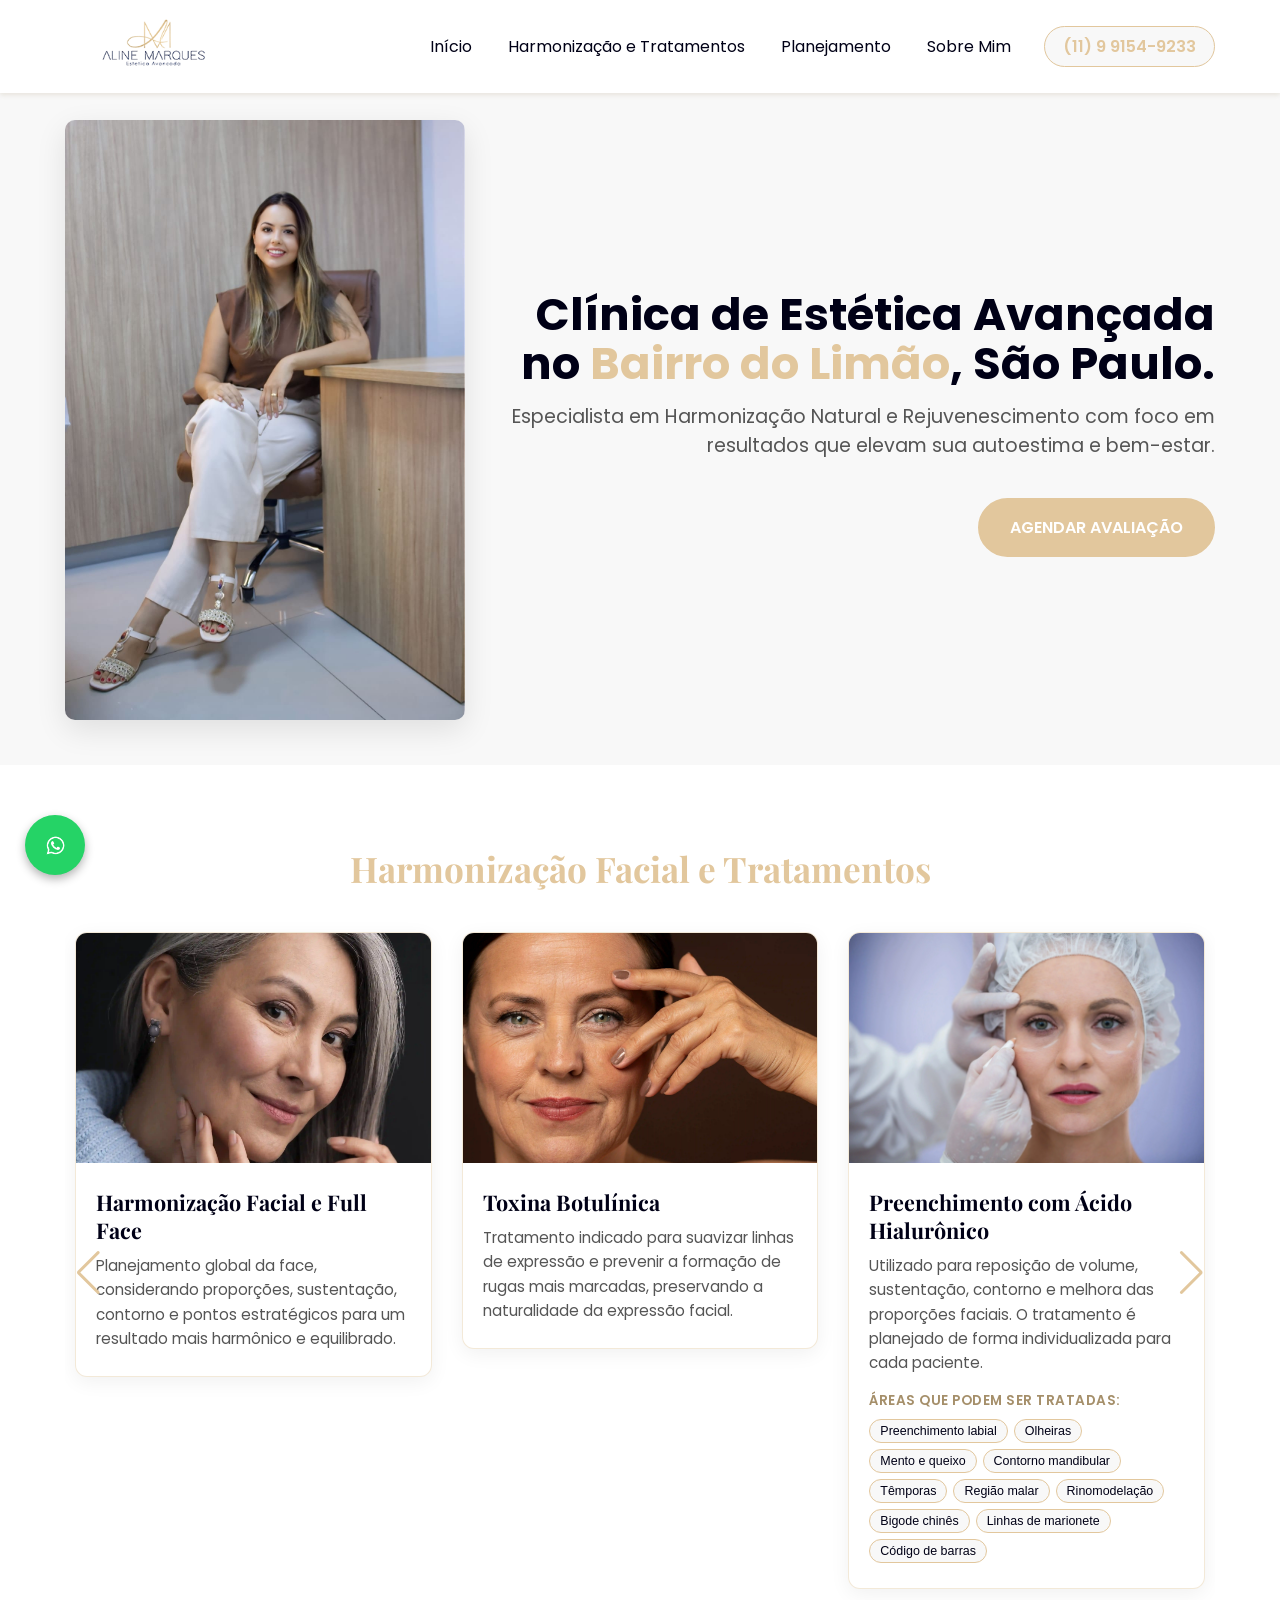
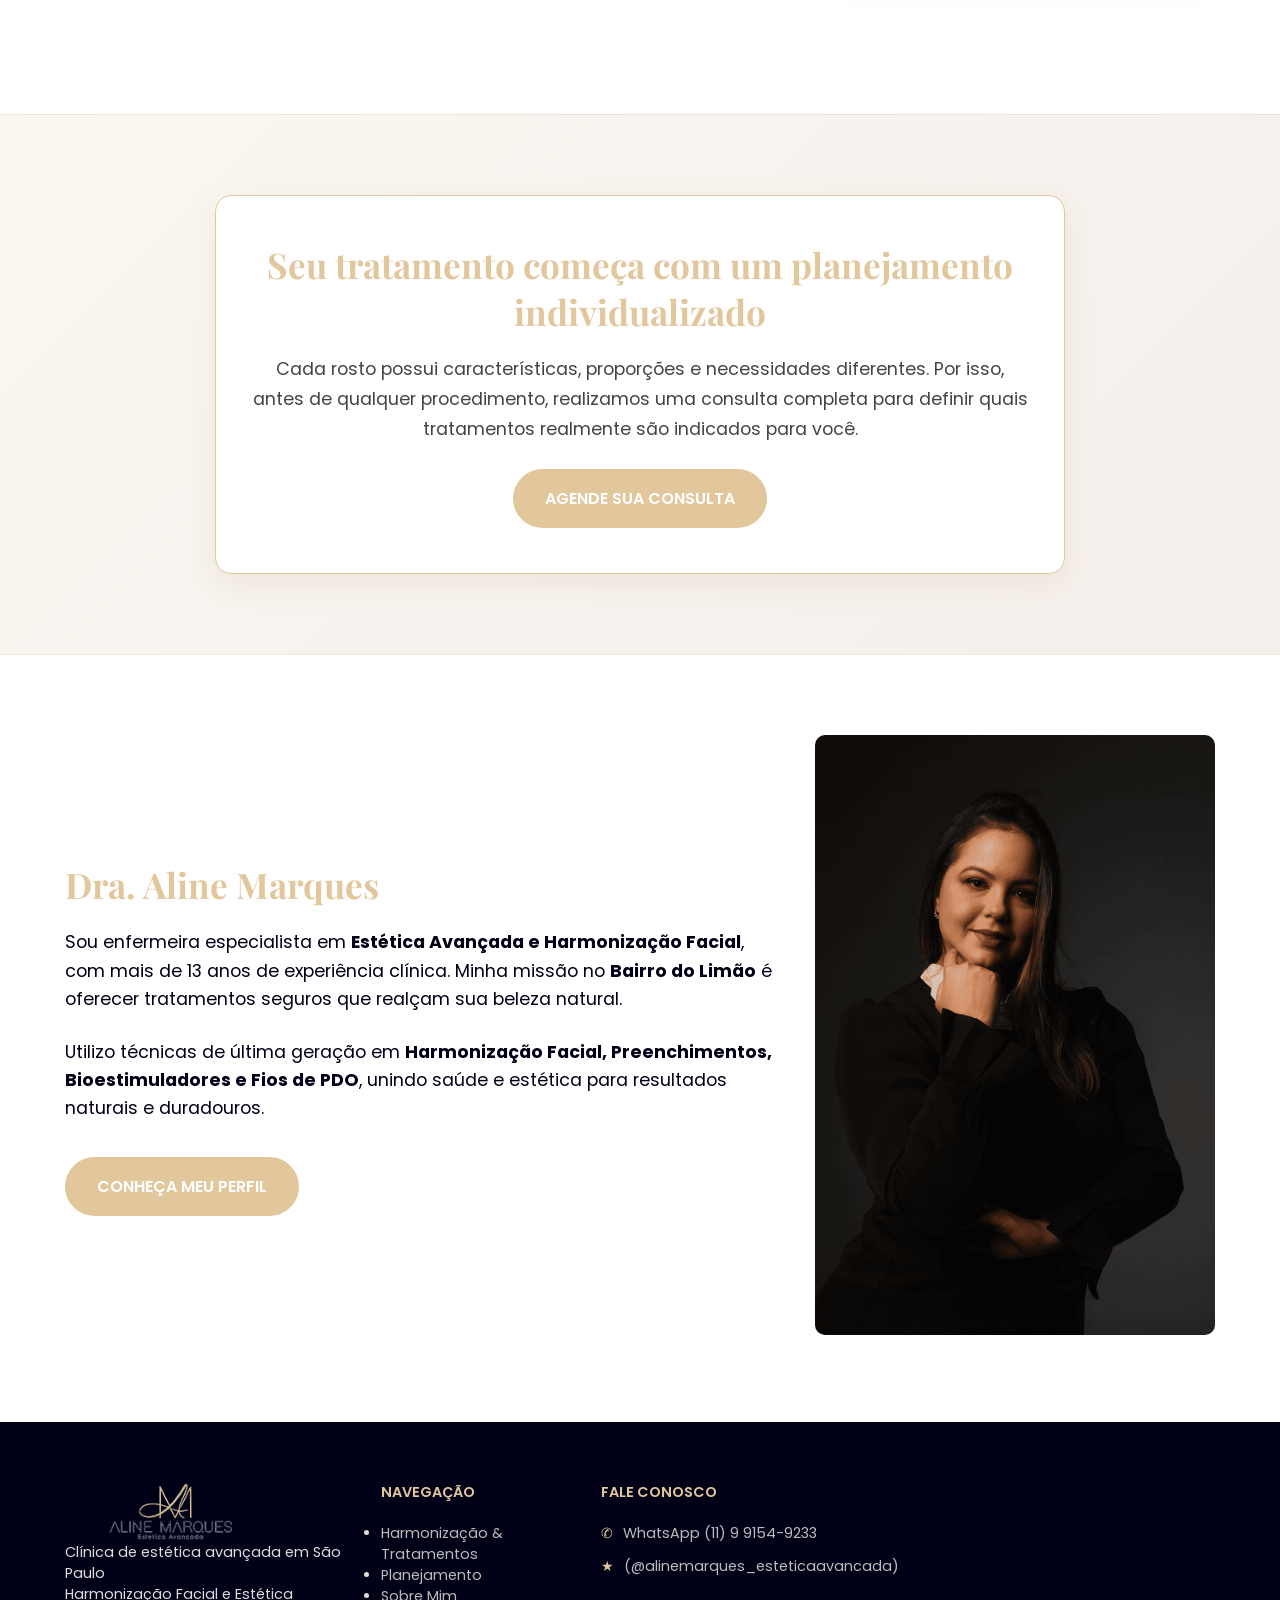
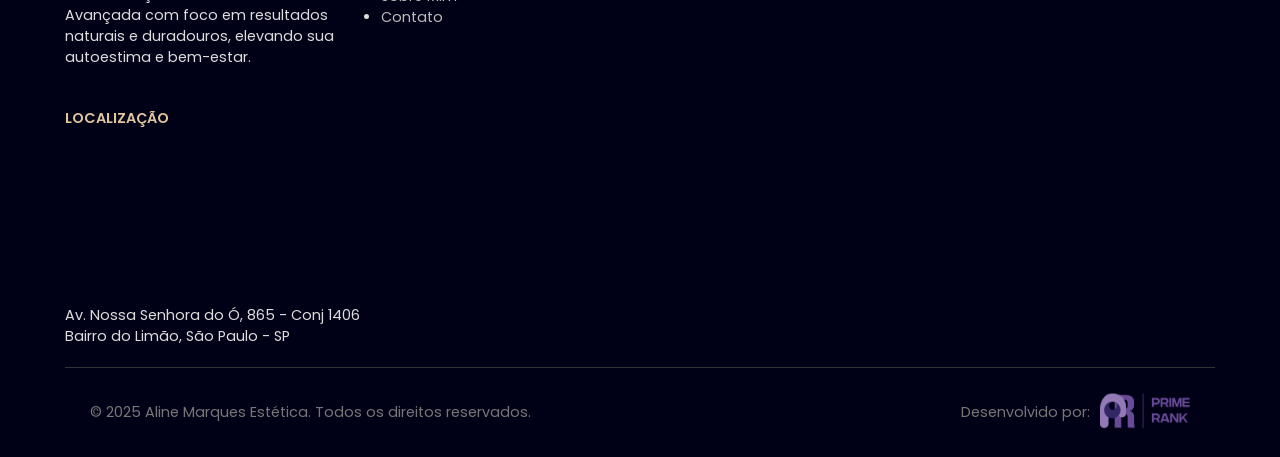
==== commit b777c6d4: "Forca a atualizacao de cache do CSS no navegador (v=2)" ====
--- a/index.html
+++ b/index.html
@@ -12,7 +12,7 @@
     <link rel="icon" type="image/png" href="/img/favicon-16x16.png"> 
     
     <link href="https://fonts.googleapis.com/css2?family=Playfair+Display:wght@400;700&family=Poppins:wght@300;400;600&display=swap" rel="stylesheet">
-    <link rel="stylesheet" href="styles.css">
+    <link rel="stylesheet" href="styles.css?v=2">
     <link rel="stylesheet" href="https://unpkg.com/swiper/swiper-bundle.min.css">
 </head>
 
--- a/styles.css
+++ b/styles.css
@@ -287,16 +287,20 @@
     display: flex !important;
     align-items: center !important;
     width: 90px !important;
+    transition: transform 0.35s cubic-bezier(0.25, 1, 0.5, 1);
 }
 
 .logo-developer {
     width: 100% !important;
     height: auto !important;
-    filter: grayscale(100%) brightness(1.5);
-    transition: 0.3s;
-}
-
-.logo-developer:hover { filter: none; transform: scale(1.1); }
+    filter: none;
+    transition: transform 0.35s cubic-bezier(0.25, 1, 0.5, 1), filter 0.35s cubic-bezier(0.25, 1, 0.5, 1);
+}
+
+.developer-info a:hover .logo-developer {
+    transform: translateY(-3px) scale(1.08);
+    filter: drop-shadow(0 4px 12px rgba(226, 199, 157, 0.5)) brightness(1.08);
+}
 
 /* -------------------- RESPONSIVIDADE -------------------- */
 @media (max-width: 1024px) {
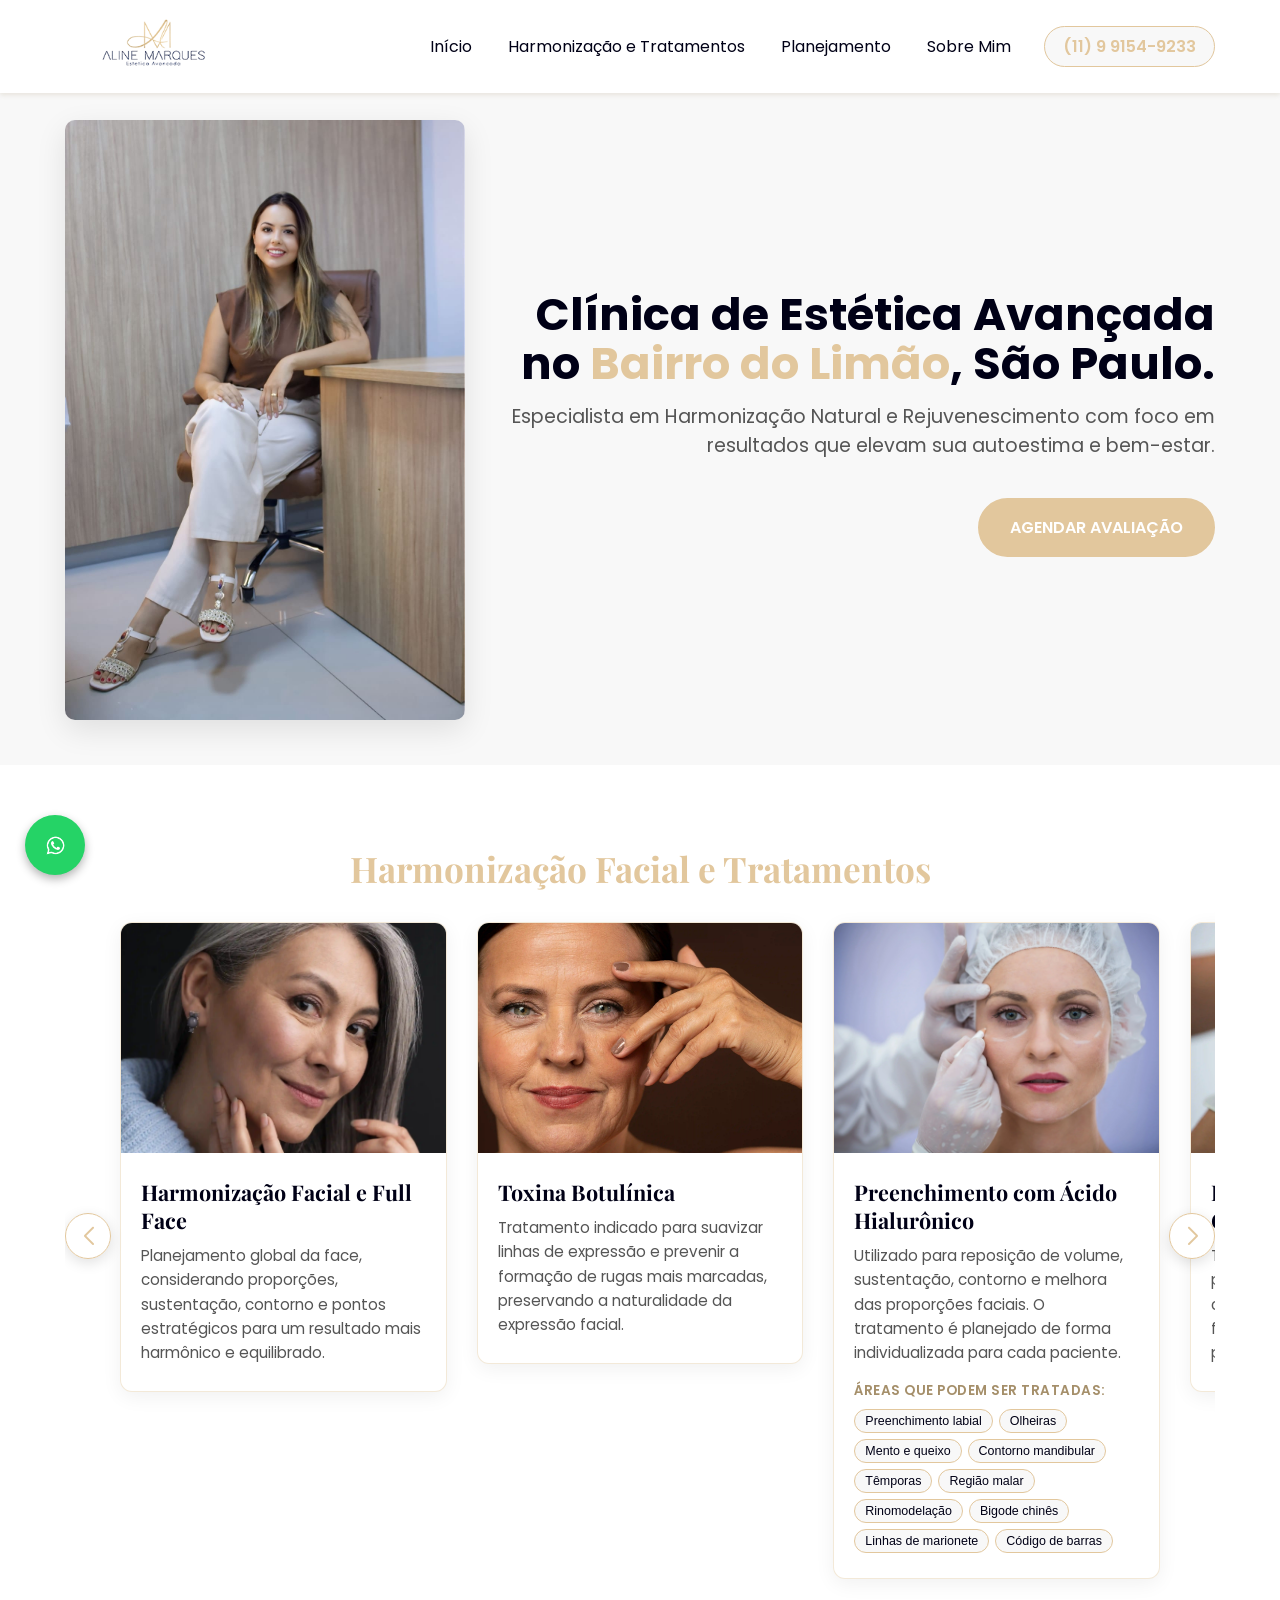
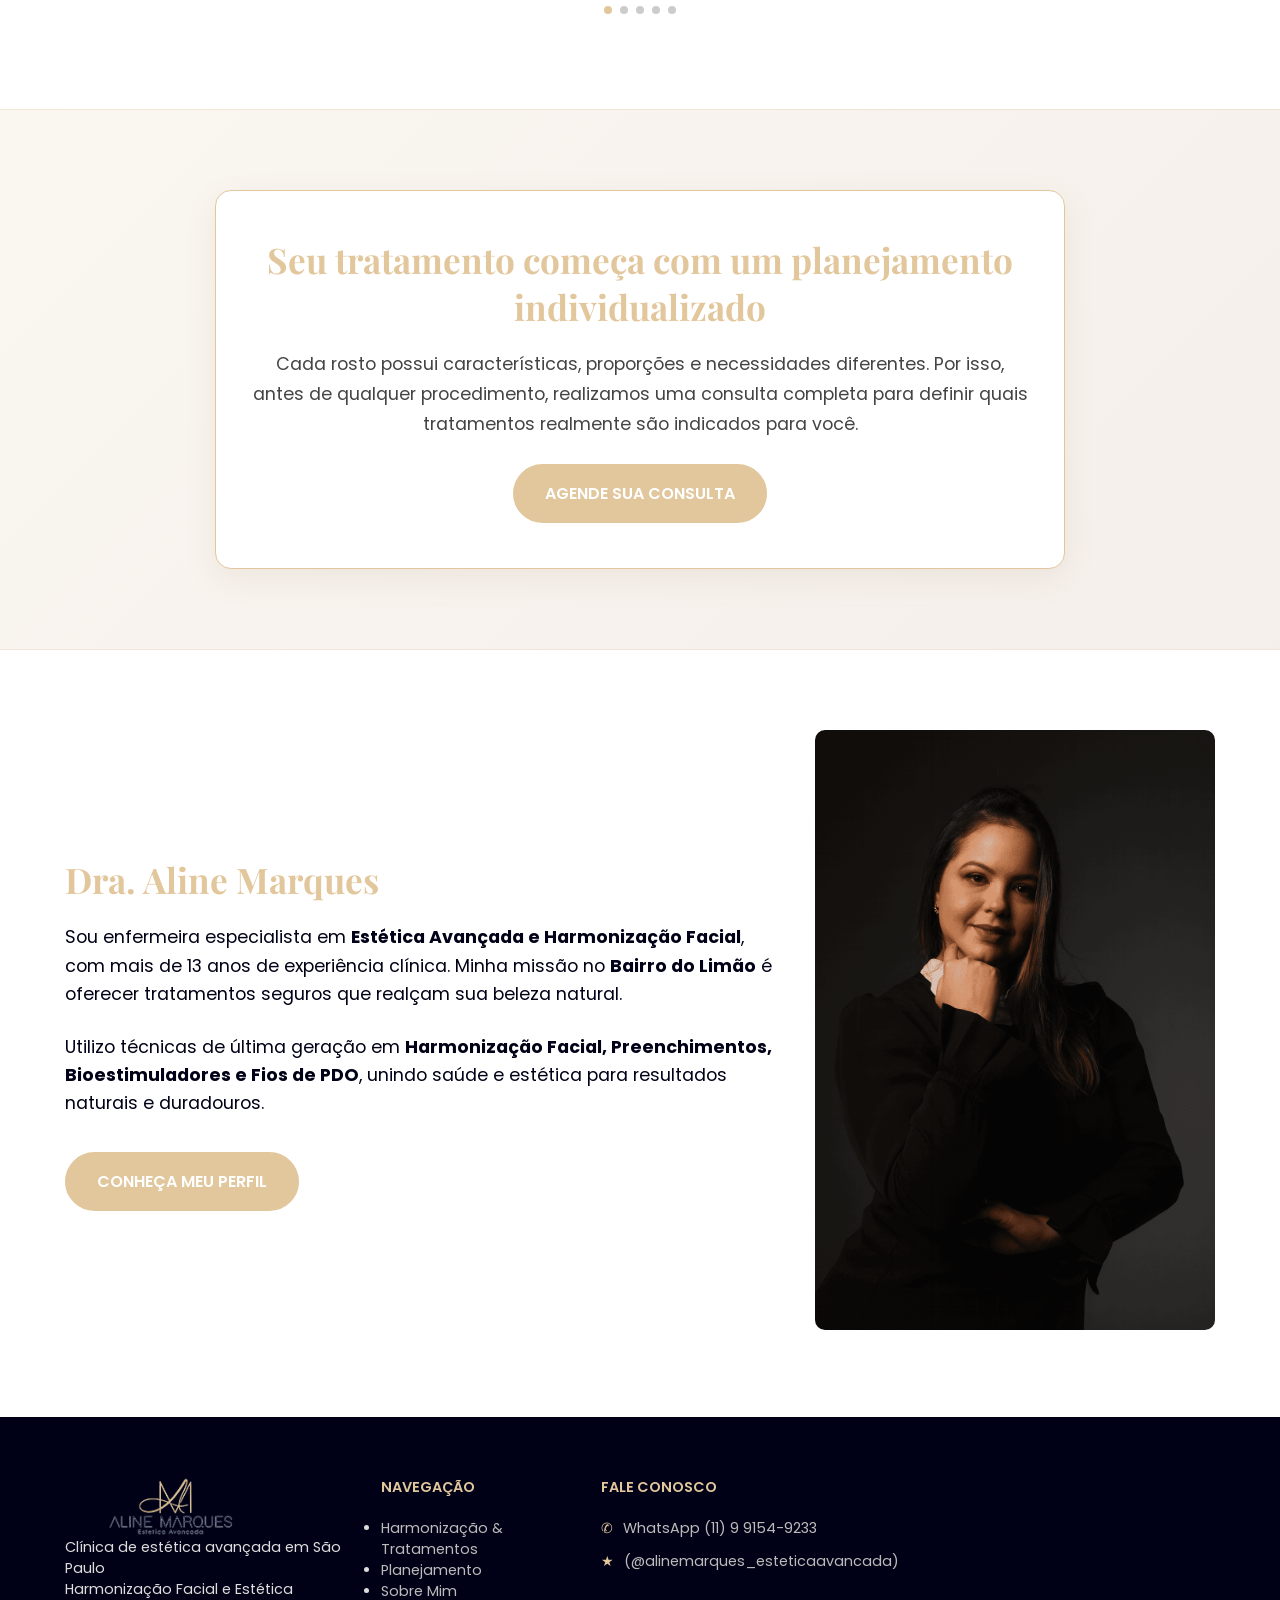
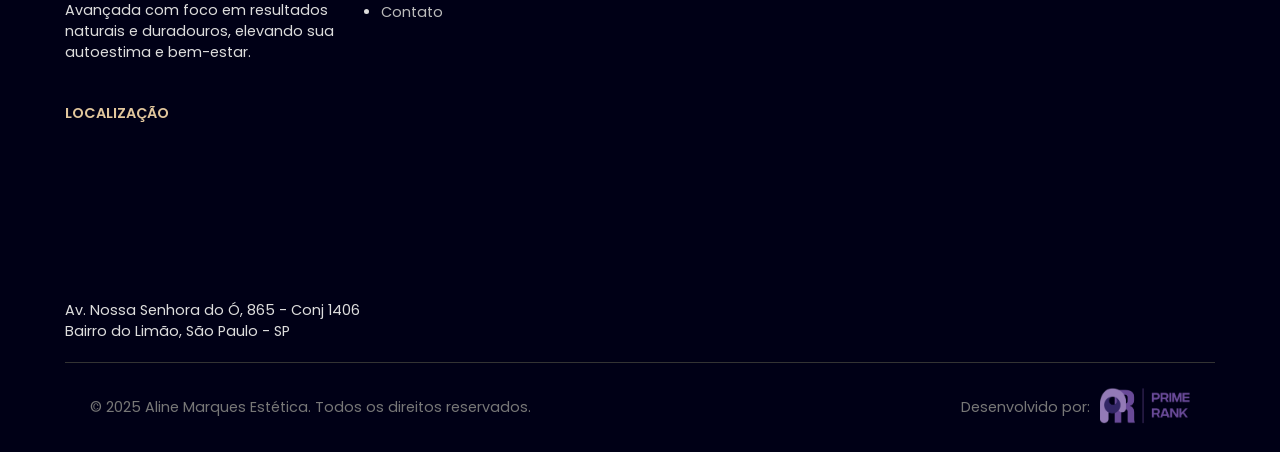
==== commit 5e28490a: "Ajuste do posicionamento e visual das setas do carrossel no mobile (fundo circular externo e paginac" ====
--- a/index.html
+++ b/index.html
@@ -12,7 +12,7 @@
     <link rel="icon" type="image/png" href="/img/favicon-16x16.png"> 
     
     <link href="https://fonts.googleapis.com/css2?family=Playfair+Display:wght@400;700&family=Poppins:wght@300;400;600&display=swap" rel="stylesheet">
-    <link rel="stylesheet" href="styles.css?v=2">
+    <link rel="stylesheet" href="styles.css?v=3">
     <link rel="stylesheet" href="https://unpkg.com/swiper/swiper-bundle.min.css">
 </head>
 
@@ -123,6 +123,7 @@
                     </div>
                     <div class="swiper-button-next next-facial"></div>
                     <div class="swiper-button-prev prev-facial"></div>
+                    <div class="swiper-pagination pagination-facial"></div>
                 </div>
             </div>
         </section>
--- a/styles.css
+++ b/styles.css
@@ -242,9 +242,72 @@
     margin-bottom: 25px;
 }
 
-/* SWIPER SETAS */
-.swiper-button-next, .swiper-button-prev { color: var(--color-primary) !important; }
-.swiper-pagination-bullet-active { background-color: var(--color-primary) !important; }
+/* SWIPER SETAS CUSTOMIZADAS E POSICIONAMENTO */
+.facial-swiper {
+    position: relative;
+    padding: 10px 55px 50px 55px !important;
+}
+
+.swiper-button-next, .swiper-button-prev {
+    color: var(--color-primary) !important;
+    background-color: rgba(255, 255, 255, 0.95);
+    width: 46px !important;
+    height: 46px !important;
+    border-radius: 50%;
+    box-shadow: 0 4px 14px rgba(0,0,0,0.12);
+    border: 1.5px solid var(--color-primary);
+    transition: all 0.3s ease;
+    z-index: 20;
+    top: 45% !important;
+}
+
+.swiper-button-next:after, .swiper-button-prev:after {
+    font-size: 18px !important;
+    font-weight: bold;
+}
+
+.swiper-button-next:hover, .swiper-button-prev:hover {
+    background-color: var(--color-primary);
+    color: var(--color-light) !important;
+    transform: scale(1.08);
+}
+
+.swiper-button-prev { left: 0px !important; }
+.swiper-button-next { right: 0px !important; }
+
+.swiper-pagination-bullet {
+    background: #ccc;
+    opacity: 0.7;
+    width: 10px;
+    height: 10px;
+    transition: all 0.3s ease;
+}
+
+.swiper-pagination-bullet-active {
+    background-color: var(--color-primary) !important;
+    opacity: 1;
+    width: 24px;
+    border-radius: 10px;
+}
+
+@media (max-width: 768px) {
+    .facial-swiper {
+        padding: 10px 25px 55px 25px !important;
+    }
+    
+    .swiper-button-next, .swiper-button-prev {
+        width: 36px !important;
+        height: 36px !important;
+        top: 40% !important;
+    }
+    
+    .swiper-button-next:after, .swiper-button-prev:after {
+        font-size: 13px !important;
+    }
+
+    .swiper-button-prev { left: 0px !important; }
+    .swiper-button-next { right: 0px !important; }
+}
 
 /* -------------------- FOOTER (CORREÇÃO DOS LINKS AZUIS) -------------------- */
 .footer-section {
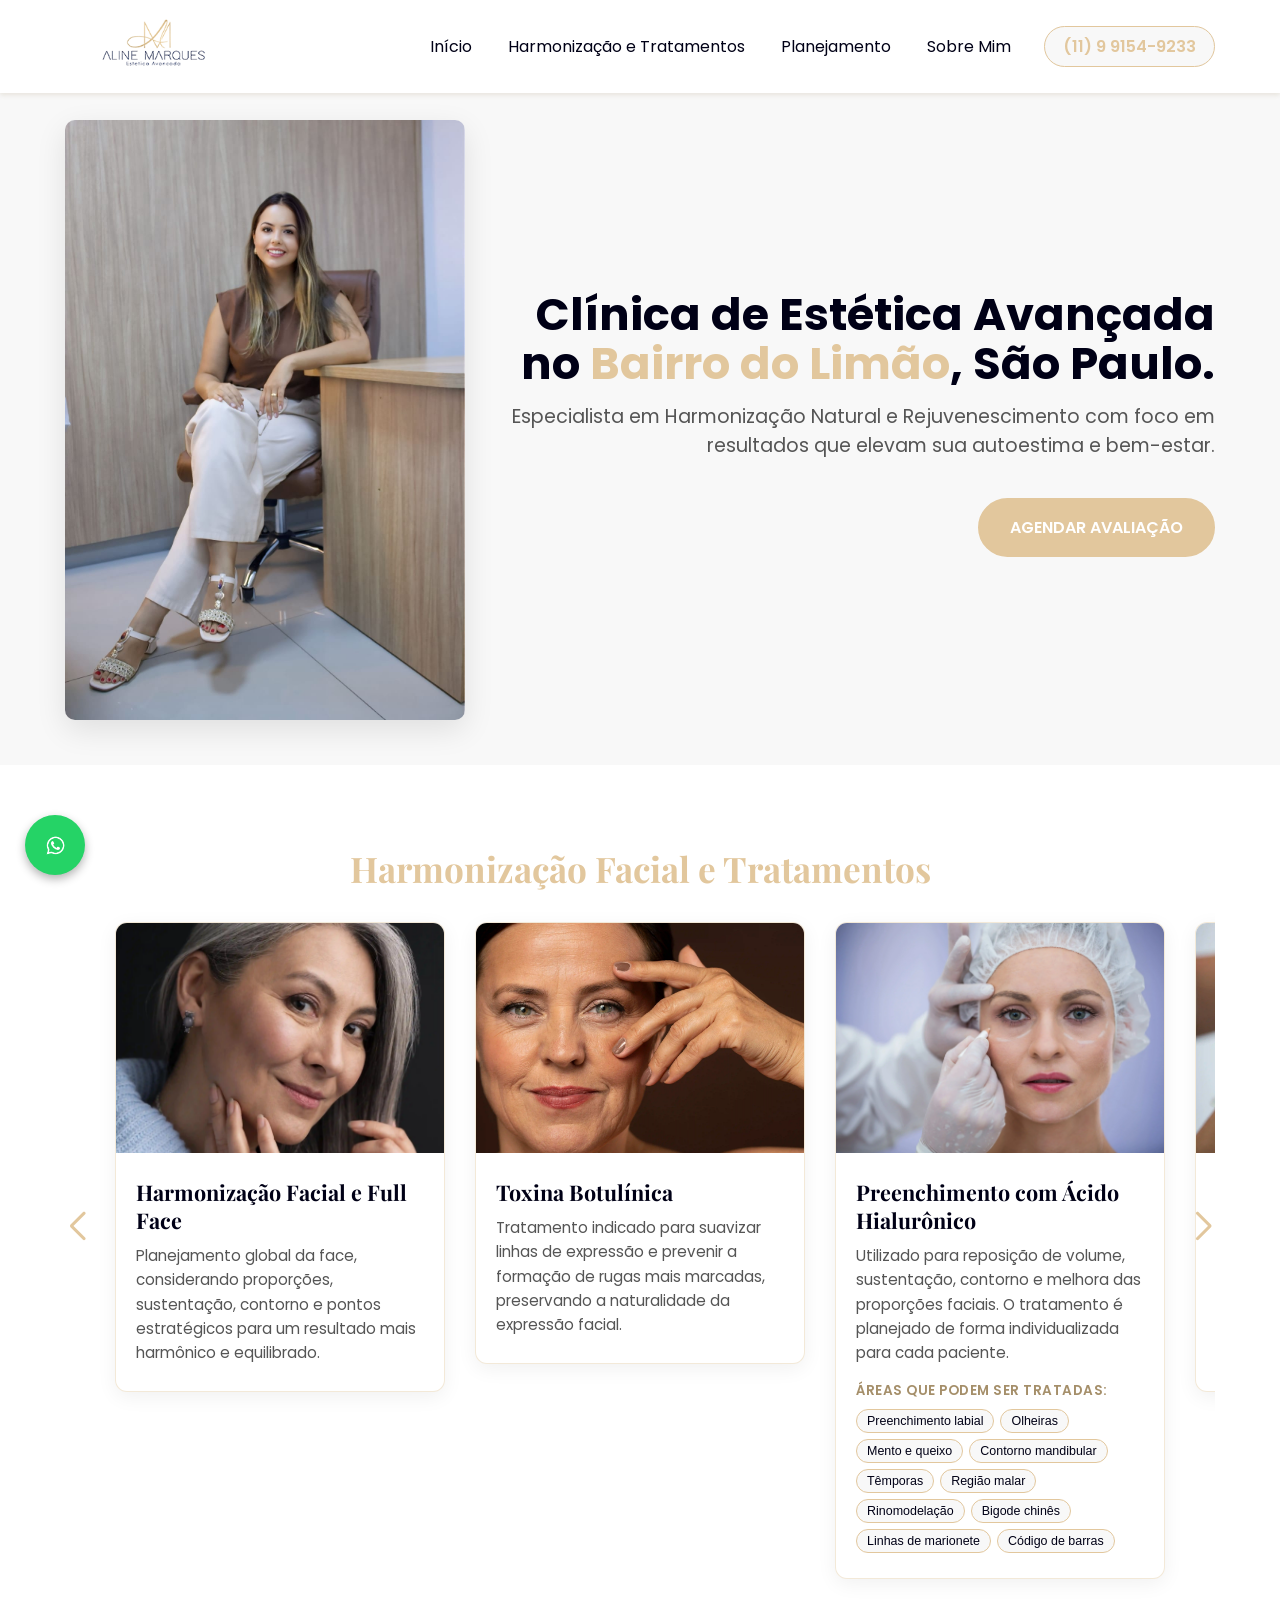
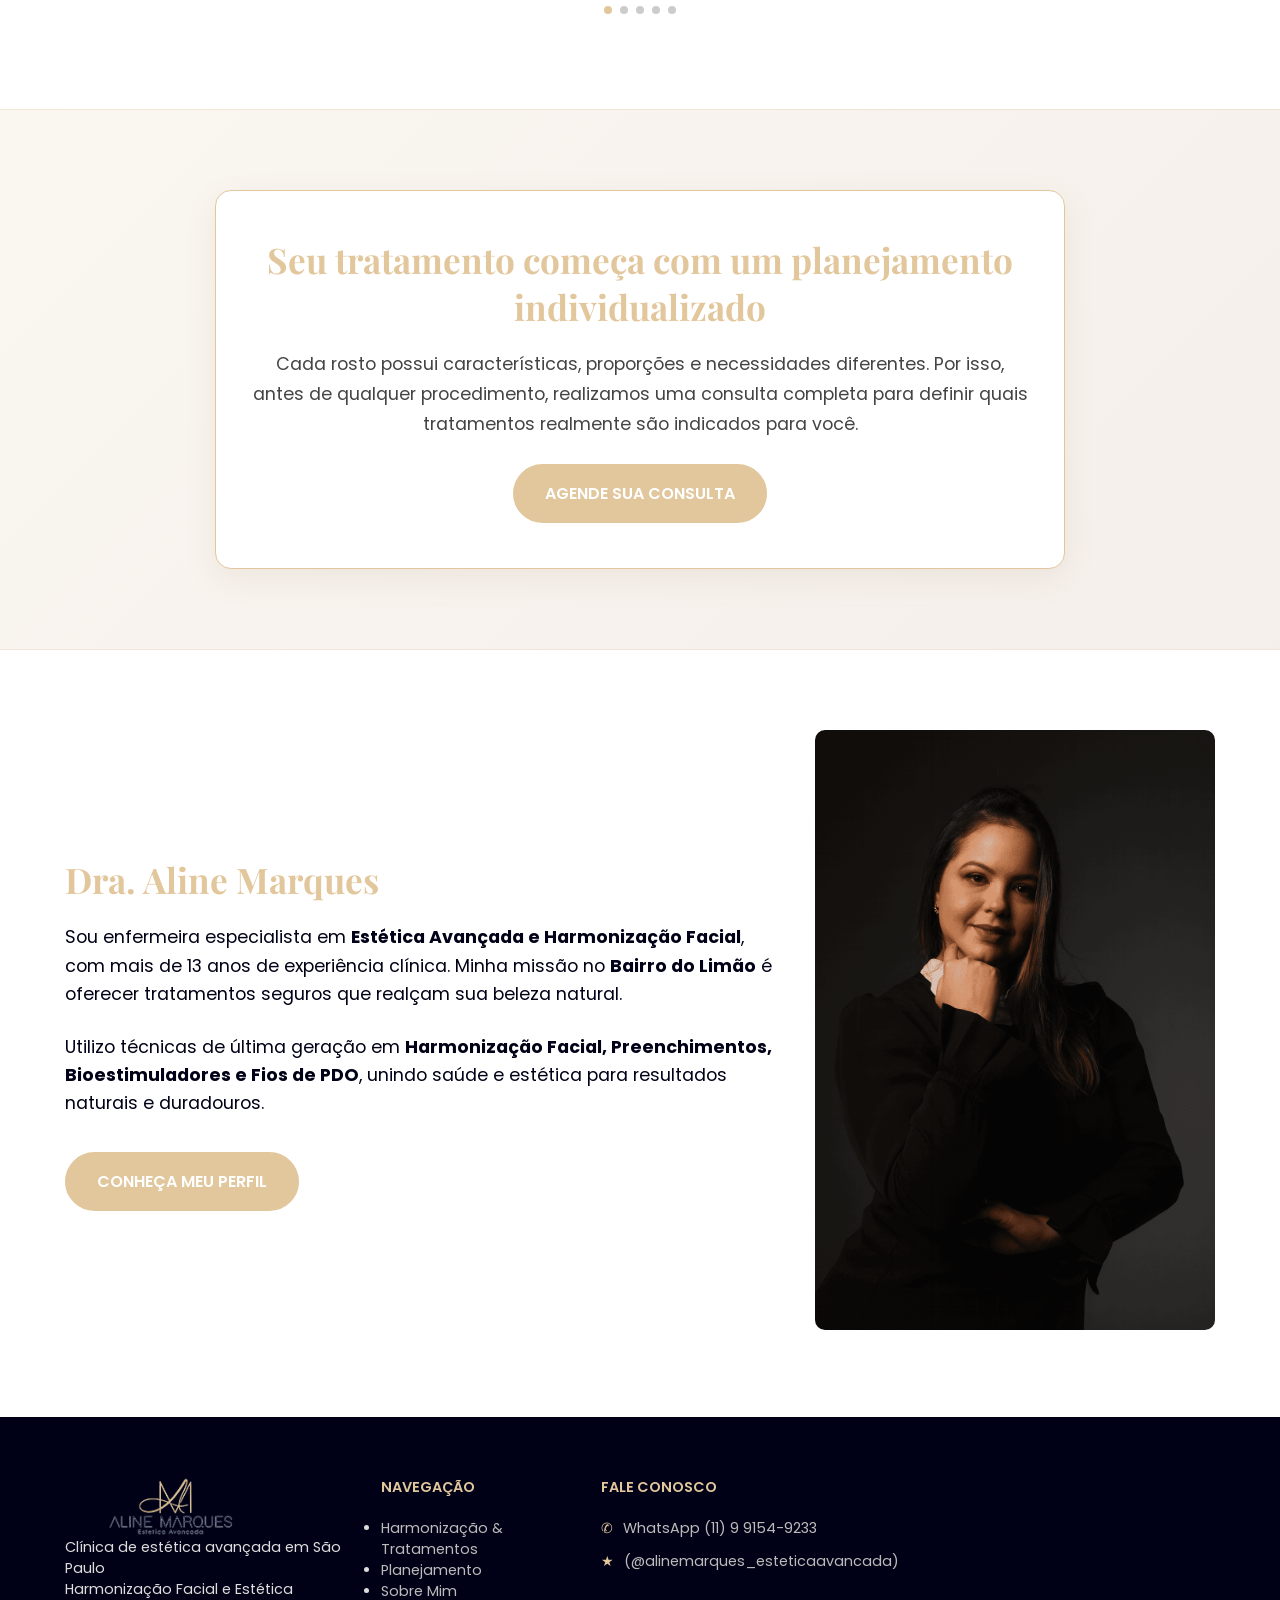
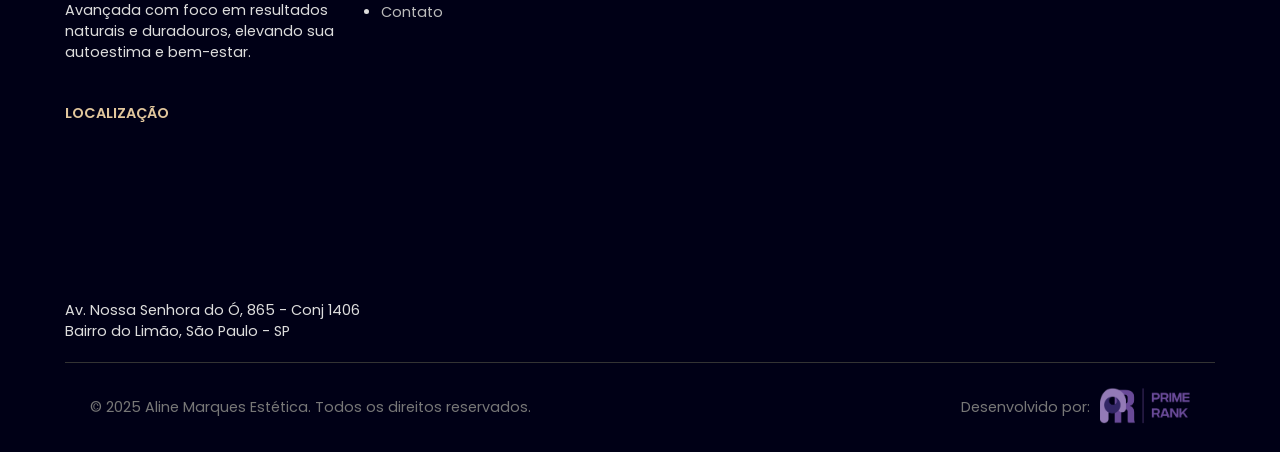
==== commit 6fc37116: "Restaura o estilo sutil original das setas mantendo o posicionamento lateral ajustado" ====
--- a/index.html
+++ b/index.html
@@ -12,7 +12,7 @@
     <link rel="icon" type="image/png" href="/img/favicon-16x16.png"> 
     
     <link href="https://fonts.googleapis.com/css2?family=Playfair+Display:wght@400;700&family=Poppins:wght@300;400;600&display=swap" rel="stylesheet">
-    <link rel="stylesheet" href="styles.css?v=3">
+    <link rel="stylesheet" href="styles.css?v=4">
     <link rel="stylesheet" href="https://unpkg.com/swiper/swiper-bundle.min.css">
 </head>
 
--- a/styles.css
+++ b/styles.css
@@ -245,35 +245,33 @@
 /* SWIPER SETAS CUSTOMIZADAS E POSICIONAMENTO */
 .facial-swiper {
     position: relative;
-    padding: 10px 55px 50px 55px !important;
+    padding: 10px 50px 50px 50px !important;
 }
 
 .swiper-button-next, .swiper-button-prev {
     color: var(--color-primary) !important;
-    background-color: rgba(255, 255, 255, 0.95);
-    width: 46px !important;
-    height: 46px !important;
-    border-radius: 50%;
-    box-shadow: 0 4px 14px rgba(0,0,0,0.12);
-    border: 1.5px solid var(--color-primary);
-    transition: all 0.3s ease;
+    background: none !important;
+    border: none !important;
+    box-shadow: none !important;
+    width: auto !important;
+    height: auto !important;
+    top: 45% !important;
+    transition: transform 0.3s ease, opacity 0.3s ease;
     z-index: 20;
-    top: 45% !important;
 }
 
 .swiper-button-next:after, .swiper-button-prev:after {
-    font-size: 18px !important;
+    font-size: 28px !important;
     font-weight: bold;
 }
 
 .swiper-button-next:hover, .swiper-button-prev:hover {
-    background-color: var(--color-primary);
-    color: var(--color-light) !important;
-    transform: scale(1.08);
-}
-
-.swiper-button-prev { left: 0px !important; }
-.swiper-button-next { right: 0px !important; }
+    transform: scale(1.15);
+    opacity: 0.8;
+}
+
+.swiper-button-prev { left: 5px !important; }
+.swiper-button-next { right: 5px !important; }
 
 .swiper-pagination-bullet {
     background: #ccc;
@@ -296,13 +294,11 @@
     }
     
     .swiper-button-next, .swiper-button-prev {
-        width: 36px !important;
-        height: 36px !important;
         top: 40% !important;
     }
     
     .swiper-button-next:after, .swiper-button-prev:after {
-        font-size: 13px !important;
+        font-size: 22px !important;
     }
 
     .swiper-button-prev { left: 0px !important; }
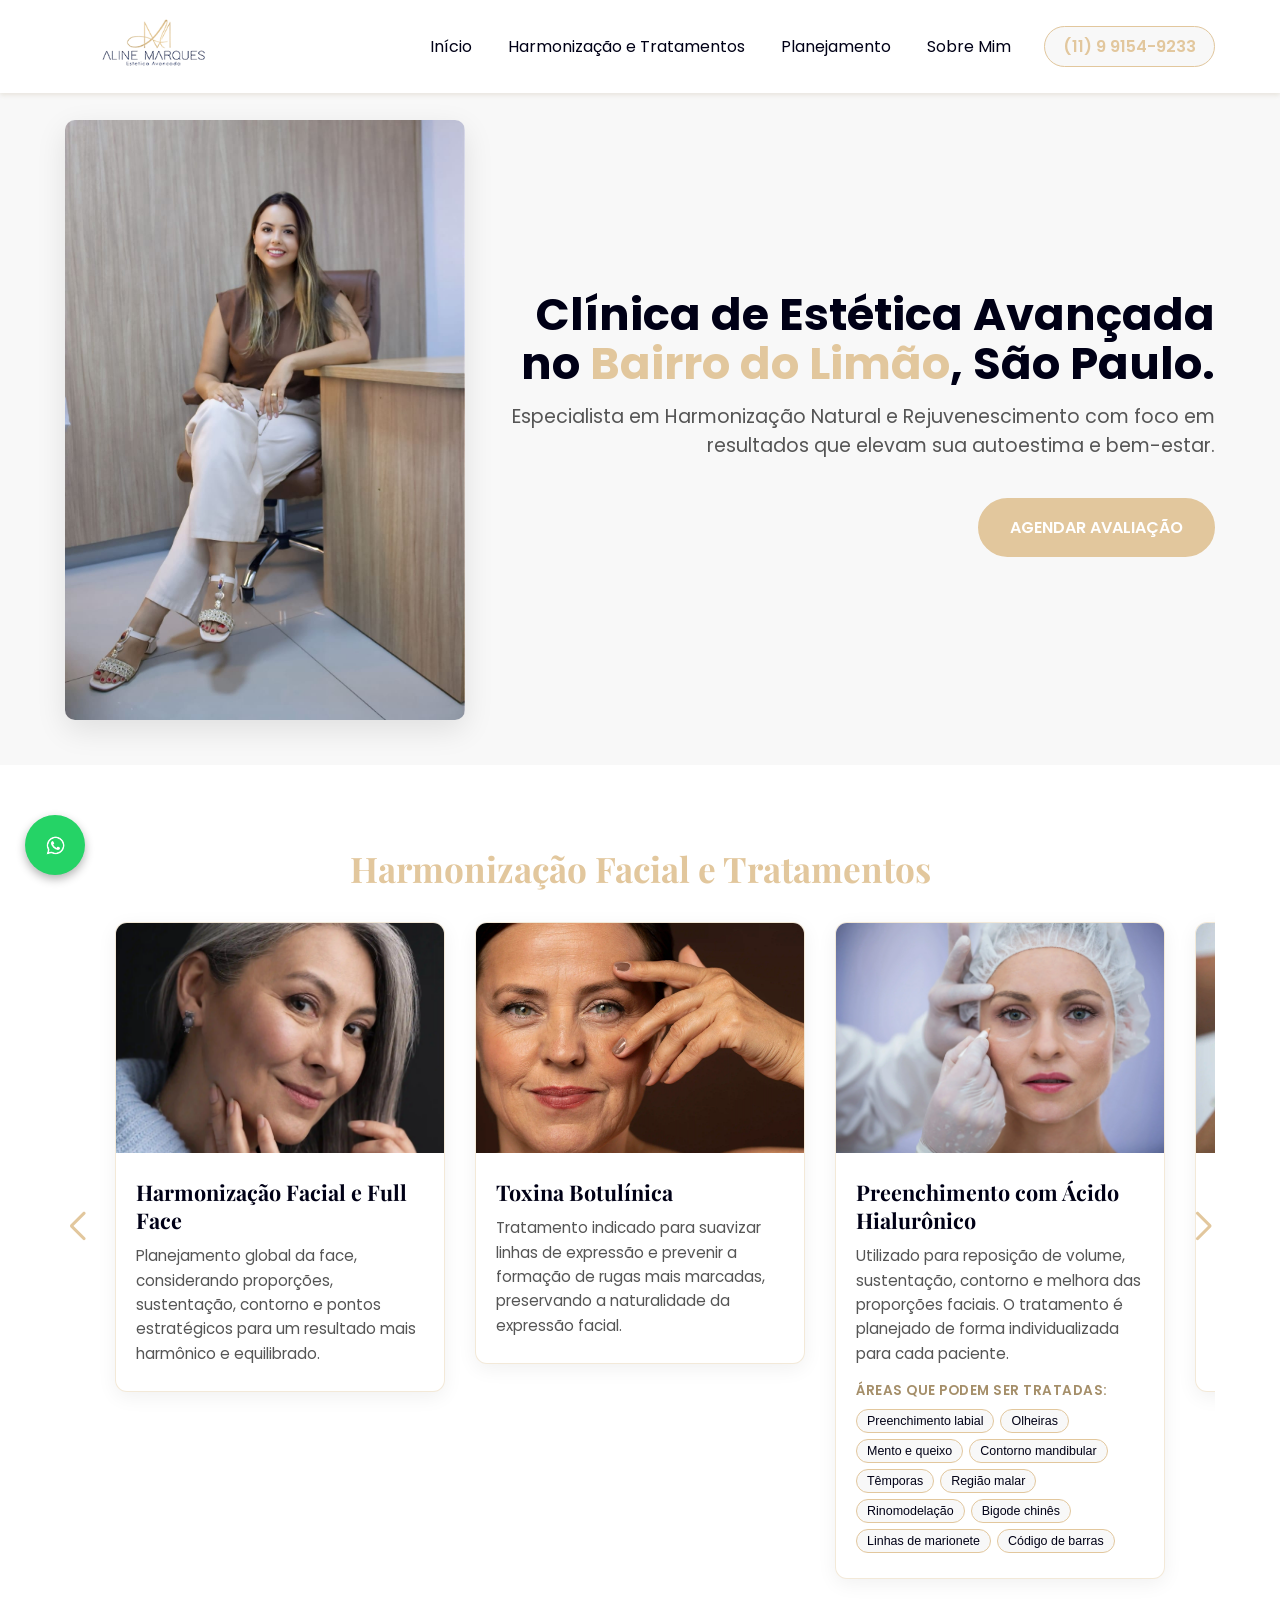
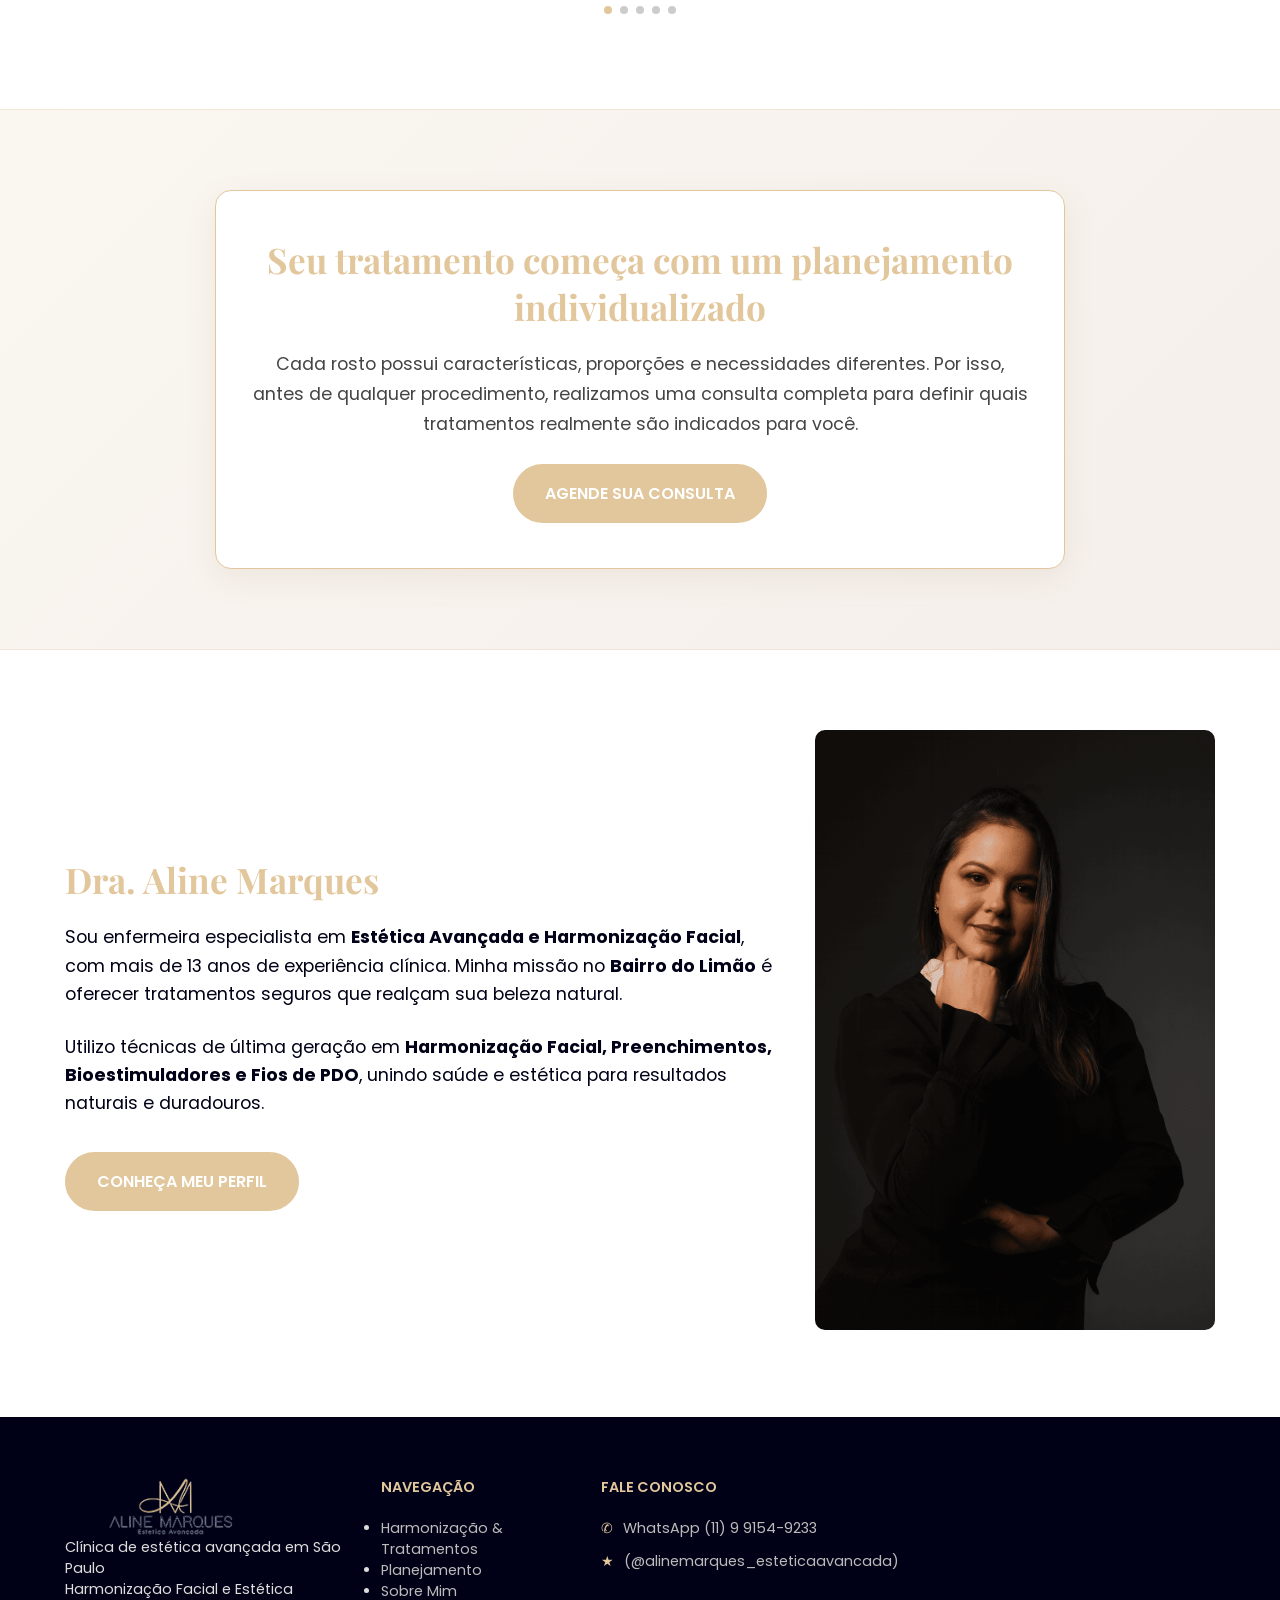
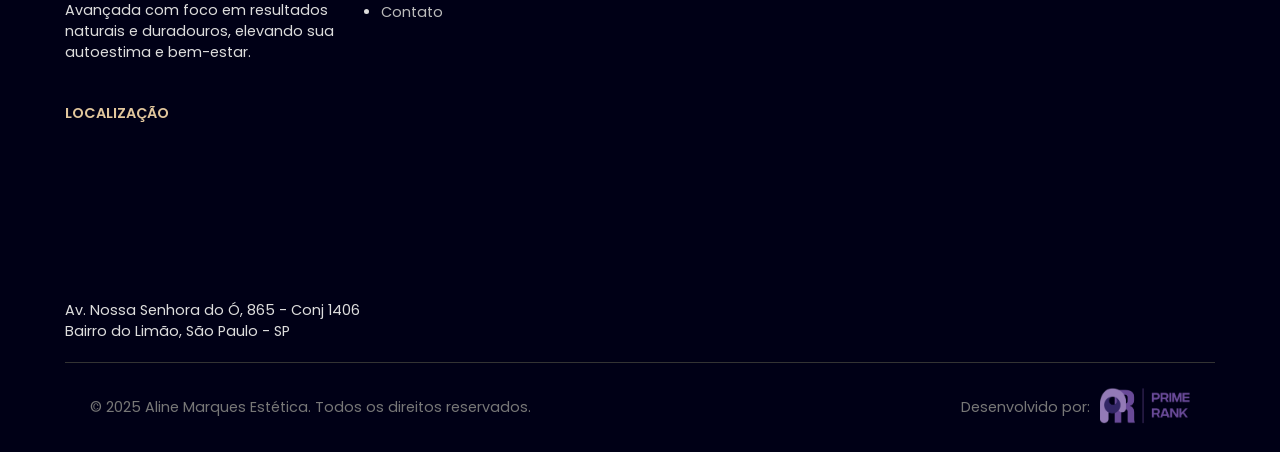
==== commit a44531dd: "fix: volta para whatsapp.html e aumenta delay para o GTM" ====
--- a/index.html
+++ b/index.html
@@ -2,6 +2,24 @@
 <html lang="pt-br">
 
 <head>
+    <!-- Google Tag Manager -->
+    <script>(function(w,d,s,l,i){w[l]=w[l]||[];w[l].push({'gtm.start':
+    new Date().getTime(),event:'gtm.js'});var f=d.getElementsByTagName(s)[0],
+    j=d.createElement(s),dl=l!='dataLayer'?'&l='+l:'';j.async=true;j.src=
+    'https://www.googletagmanager.com/gtm.js?id='+i+dl;f.parentNode.insertBefore(j,f);
+    })(window,document,'script','dataLayer','GTM-5D3DRQG8');</script>
+    <!-- End Google Tag Manager -->
+
+    <!-- Google tag (gtag.js) -->
+    <script async src="https://www.googletagmanager.com/gtag/js?id=G-BVTEHCNYP9"></script>
+    <script>
+      window.dataLayer = window.dataLayer || [];
+      function gtag(){dataLayer.push(arguments);}
+      gtag('js', new Date());
+
+      gtag('config', 'G-BVTEHCNYP9');
+    </script>
+    
     <meta charset="UTF-8">
     <meta name="viewport" content="width=device-width, initial-scale=1.0">
     
@@ -17,6 +35,10 @@
 </head>
 
 <body>
+    <!-- Google Tag Manager (noscript) -->
+    <noscript><iframe src="https://www.googletagmanager.com/ns.html?id=GTM-5D3DRQG8"
+    height="0" width="0" style="display:none;visibility:hidden"></iframe></noscript>
+    <!-- End Google Tag Manager (noscript) -->
     <header id="main-header">
         <nav class="navbar container">
             <div class="logo">
@@ -29,7 +51,7 @@
                 <li><a href="#faciais">Harmonização e Tratamentos</a></li>
                 <li><a href="#planejamento">Planejamento</a></li>
                 <li><a href="#sobre">Sobre Mim</a></li>
-                <li class="nav-contact"><a href="https://wa.me/5511991549233?text=Ol%C3%A1%2C%20Dra.%20Aline!%20Encontrei%20seu%20contato%20no%20Google.">(11) 9 9154-9233</a></li> 
+                <li class="nav-contact"><a href="whatsapp.html?text=Ol%C3%A1%2C%20Dra.%20Aline!%20Encontrei%20seu%20contato%20no%20Google.">(11) 9 9154-9233</a></li> 
             </ul>
             <button class="hamburger" id="hamburger-menu" aria-label="Abrir Menu">
                 <span></span><span></span><span></span>
@@ -46,7 +68,7 @@
                 <div class="hero-content">
                     <h1>Clínica de Estética Avançada no <span class="text-destaque">Bairro do Limão</span>, São Paulo.</h1>
                     <p>Especialista em Harmonização Natural e Rejuvenescimento com foco em resultados que elevam sua autoestima e bem-estar.</p>
-                    <a href="https://wa.me/5511991549233?text=Ol%C3%A1%2C%20Dra.%20Aline!%20Encontrei%20seu%20contato%20no%20Google." target="_blank" class="btn btn-primario">AGENDAR AVALIAÇÃO</a>
+                    <a href="whatsapp.html?text=Ol%C3%A1%2C%20Dra.%20Aline!%20Encontrei%20seu%20contato%20no%20Google." target="_blank" class="btn btn-primario">AGENDAR AVALIAÇÃO</a>
                 </div>
             </div>
         </section>
@@ -133,7 +155,7 @@
                 <div class="planning-box">
                     <h2>Seu tratamento começa com um planejamento individualizado</h2>
                     <p>Cada rosto possui características, proporções e necessidades diferentes. Por isso, antes de qualquer procedimento, realizamos uma consulta completa para definir quais tratamentos realmente são indicados para você.</p>
-                    <a href="https://wa.me/5511991549233?text=Ol%C3%A1%2C%20Dra.%20Aline!%20Gostaria%20de%20agendar%20uma%20consulta%20de%20planejamento%20individualizado." target="_blank" class="btn btn-primario">AGENDE SUA CONSULTA</a>
+                    <a href="whatsapp.html?text=Ol%C3%A1%2C%20Dra.%20Aline!%20Gostaria%20de%20agendar%20uma%20consulta%20de%20planejamento%20individualizado." target="_blank" class="btn btn-primario">AGENDE SUA CONSULTA</a>
                 </div>
             </div>
         </section>
@@ -172,13 +194,13 @@
                         <li><a href="#faciais">Harmonização & Tratamentos</a></li>
                         <li><a href="#planejamento">Planejamento</a></li>
                         <li><a href="#sobre">Sobre Mim</a></li>
-                        <li><a href="https://wa.me/5511991549233?text=Ol%C3%A1%2C%20Dra.%20Aline!%20Encontrei%20seu%20contato%20no%20Google%20e%20gostaria%20de%20agendar%20uma%20avalia%C3%A7%C3%A3o.">Contato</a></li>
+                        <li><a href="whatsapp.html?text=Ol%C3%A1%2C%20Dra.%20Aline!%20Encontrei%20seu%20contato%20no%20Google%20e%20gostaria%20de%20agendar%20uma%20avalia%C3%A7%C3%A3o.">Contato</a></li>
                     </ul>
                 </div>
 
                 <div class="footer-col">
                     <h4>FALE CONOSCO</h4>
-                    <a href="https://wa.me/5511991549233?text=Ol%C3%A1%2C%20Dra.%20Aline!%20Encontrei%20seu%20contato%20no%20Google%20e%20gostaria%20de%20agendar%20uma%20avalia%C3%A7%C3%A3o." target="_blank" class="social-link">
+                    <a href="whatsapp.html?text=Ol%C3%A1%2C%20Dra.%20Aline!%20Encontrei%20seu%20contato%20no%20Google%20e%20gostaria%20de%20agendar%20uma%20avalia%C3%A7%C3%A3o." target="_blank" class="social-link">
                         <span class="icon">&#9990;</span> 
                         WhatsApp (11) 9 9154-9233
                     </a>
@@ -223,7 +245,7 @@
     
     <script src="https://unpkg.com/swiper/swiper-bundle.min.js"></script>
     <script src="script.js"></script>
-<a href="https://wa.me/5511991549233?text=Ol%C3%A1%2C%20Dra.%20Aline!%20Encontrei%20seu%20contato%20no%20Google%20e%20gostaria%20de%20agendar%20uma%20avalia%C3%A7%C3%A3o." target="_blank" class="float-whatsapp" aria-label="Fale Conosco pelo WhatsApp">
+<a href="whatsapp.html?text=Ol%C3%A1%2C%20Dra.%20Aline!%20Encontrei%20seu%20contato%20no%20Google%20e%20gostaria%20de%20agendar%20uma%20avalia%C3%A7%C3%A3o." target="_blank" class="float-whatsapp" aria-label="Fale Conosco pelo WhatsApp">
     <img src="/img/whatsapp-logo-transparent-free-png.png" alt="Logo WhatsApp" class="whatsapp-img-float">
 </a>
 </body>
